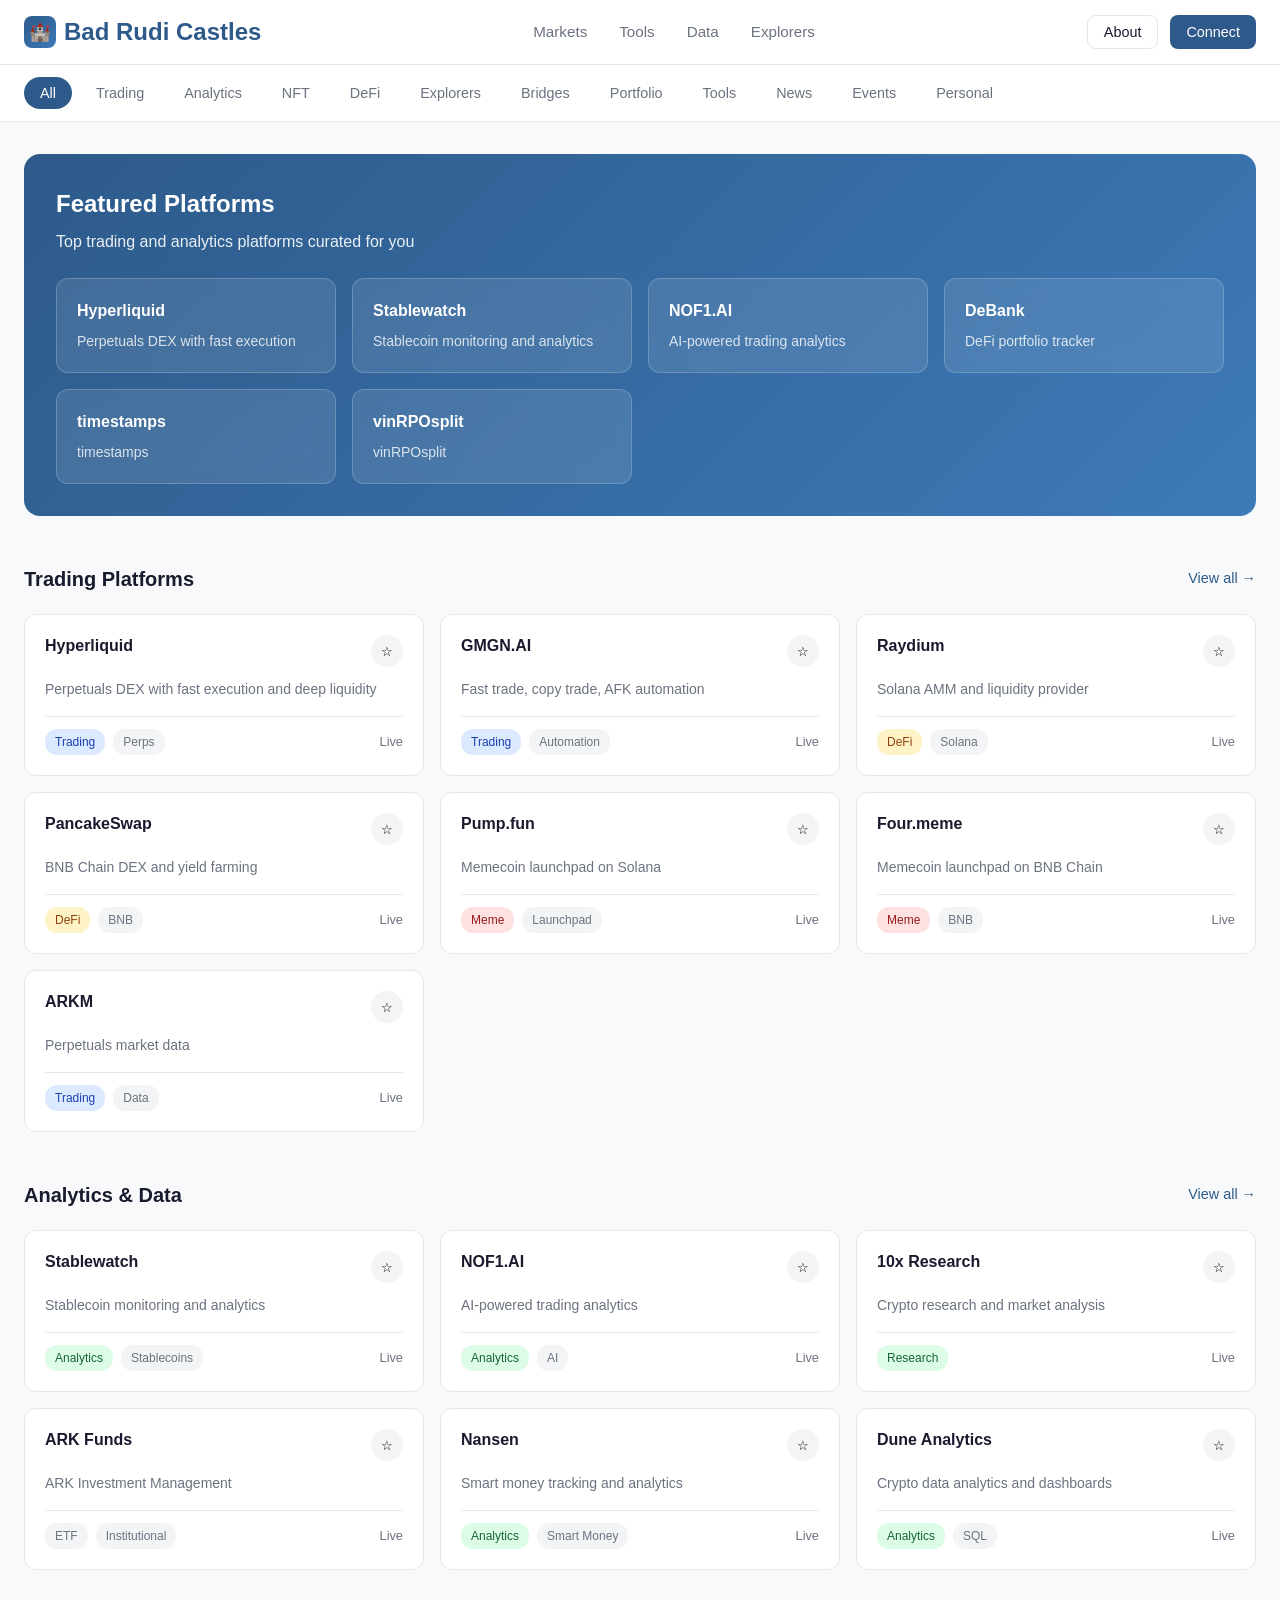
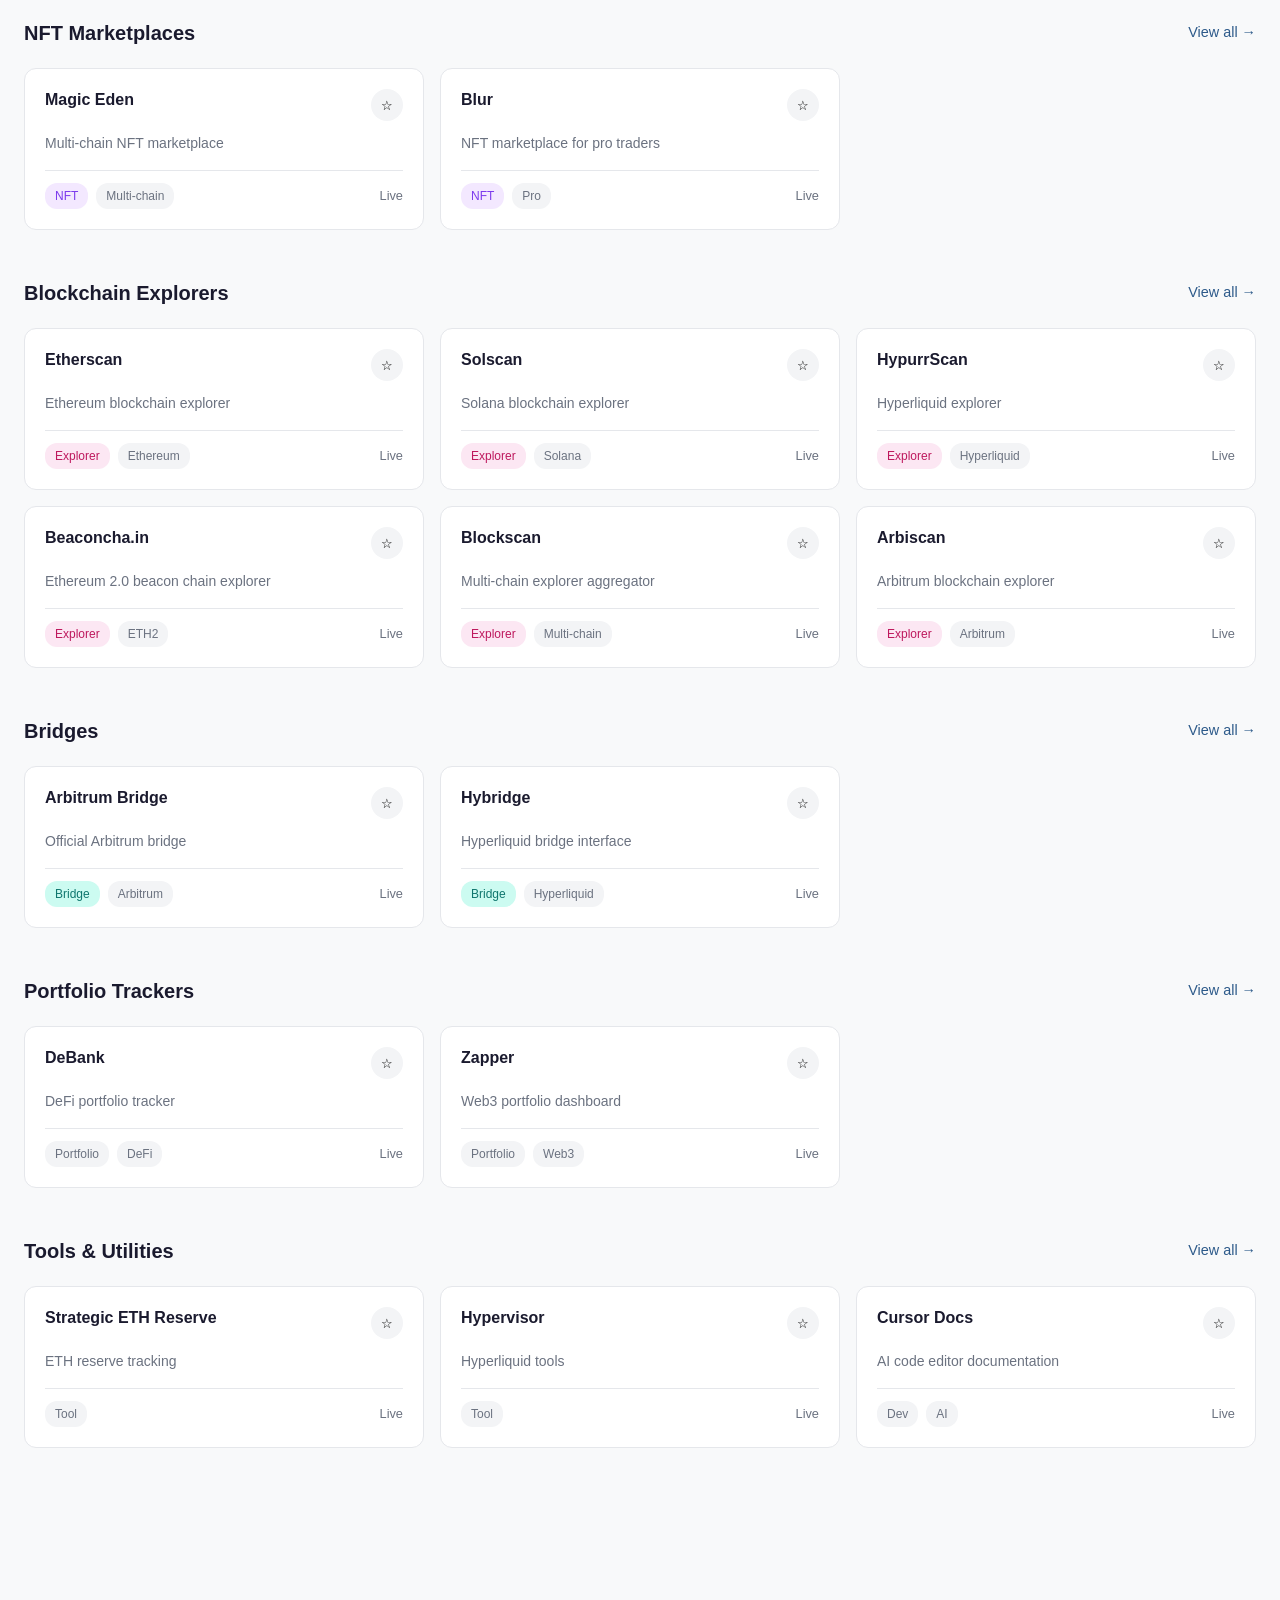
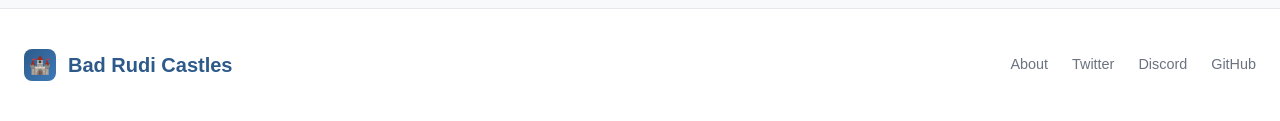
==== index.html @ f77f9aee "The Bad Rudi Castles This is created by my Discord OpenClaw" ====
<!DOCTYPE html>
<html lang="en">
<head>
    <meta charset="UTF-8">
    <meta name="viewport" content="width=device-width, initial-scale=1.0">
    <title>Bad Rudi Castles</title>
    <style>
        * {
            margin: 0;
            padding: 0;
            box-sizing: border-box;
        }

        :root {
            --primary: #1a1a2e;
            --accent: #2d5a8a;
            --accent-light: #3d7ab8;
            --bg: #f8f9fa;
            --card-bg: #ffffff;
            --text: #1a1a2e;
            --text-secondary: #6b7280;
            --border: #e5e7eb;
            --hover: #f3f4f6;
            --green: #10b981;
            --red: #ef4444;
        }

        body {
            font-family: -apple-system, BlinkMacSystemFont, 'Segoe UI', Roboto, 'Helvetica Neue', Arial, sans-serif;
            background: var(--bg);
            color: var(--text);
            min-height: 100vh;
            line-height: 1.5;
        }

        /* Header */
        header {
            background: var(--card-bg);
            border-bottom: 1px solid var(--border);
            position: sticky;
            top: 0;
            z-index: 100;
        }

        .header-content {
            max-width: 1400px;
            margin: 0 auto;
            padding: 0 24px;
            display: flex;
            align-items: center;
            justify-content: space-between;
            height: 64px;
        }

        .logo {
            font-size: 1.5rem;
            font-weight: 700;
            color: var(--accent);
            display: flex;
            align-items: center;
            gap: 8px;
        }

        .logo-icon {
            width: 32px;
            height: 32px;
            background: linear-gradient(135deg, var(--accent), var(--accent-light));
            border-radius: 8px;
            display: flex;
            align-items: center;
            justify-content: center;
            color: white;
            font-size: 1.1rem;
        }

        .nav-links {
            display: flex;
            gap: 32px;
        }

        .nav-links a {
            color: var(--text-secondary);
            text-decoration: none;
            font-size: 0.95rem;
            font-weight: 500;
            transition: color 0.2s;
        }

        .nav-links a:hover {
            color: var(--accent);
        }

        .header-actions {
            display: flex;
            gap: 12px;
        }

        .btn {
            padding: 8px 16px;
            border-radius: 8px;
            font-size: 0.9rem;
            font-weight: 500;
            cursor: pointer;
            transition: all 0.2s;
            border: none;
        }

        .btn-outline {
            background: transparent;
            border: 1px solid var(--border);
            color: var(--text);
        }

        .btn-outline:hover {
            background: var(--hover);
        }

        .btn-primary {
            background: var(--accent);
            color: white;
        }

        .btn-primary:hover {
            background: var(--accent-light);
        }

        /* Category Nav */
        .category-nav {
            background: var(--card-bg);
            border-bottom: 1px solid var(--border);
            overflow-x: auto;
            scrollbar-width: none;
        }

        .category-nav::-webkit-scrollbar {
            display: none;
        }

        .category-nav-content {
            max-width: 1400px;
            margin: 0 auto;
            padding: 12px 24px;
            display: flex;
            gap: 8px;
        }

        .category-btn {
            padding: 8px 16px;
            border-radius: 20px;
            font-size: 0.9rem;
            font-weight: 500;
            cursor: pointer;
            transition: all 0.2s;
            border: none;
            background: transparent;
            color: var(--text-secondary);
            white-space: nowrap;
        }

        .category-btn:hover {
            background: var(--hover);
            color: var(--text);
        }

        .category-btn.active {
            background: var(--accent);
            color: white;
        }

        /* Main Content */
        .container {
            max-width: 1400px;
            margin: 0 auto;
            padding: 32px 24px;
        }

        .section {
            margin-bottom: 48px;
        }

        .section-header {
            display: flex;
            align-items: center;
            justify-content: space-between;
            margin-bottom: 20px;
        }

        .section-title {
            font-size: 1.25rem;
            font-weight: 600;
            color: var(--text);
        }

        .view-all {
            color: var(--accent);
            text-decoration: none;
            font-size: 0.9rem;
            font-weight: 500;
        }

        .view-all:hover {
            text-decoration: underline;
        }

        /* Grid */
        .grid {
            display: grid;
            grid-template-columns: repeat(auto-fill, minmax(320px, 1fr));
            gap: 16px;
        }

        /* Cards */
        .card {
            background: var(--card-bg);
            border: 1px solid var(--border);
            border-radius: 12px;
            padding: 20px;
            transition: all 0.2s;
            cursor: pointer;
            text-decoration: none;
            color: inherit;
            display: block;
        }

        .card:hover {
            border-color: var(--accent);
            box-shadow: 0 4px 12px rgba(0, 0, 0, 0.08);
        }

        .card-header {
            display: flex;
            align-items: flex-start;
            justify-content: space-between;
            margin-bottom: 12px;
        }

        .card-title {
            font-size: 1rem;
            font-weight: 600;
            color: var(--text);
            line-height: 1.4;
            flex: 1;
            padding-right: 12px;
        }

        .card-fav {
            width: 32px;
            height: 32px;
            border-radius: 50%;
            border: none;
            background: var(--hover);
            cursor: pointer;
            display: flex;
            align-items: center;
            justify-content: center;
            transition: all 0.2s;
        }

        .card-fav:hover {
            background: var(--border);
        }

        .card-desc {
            font-size: 0.875rem;
            color: var(--text-secondary);
            margin-bottom: 16px;
            line-height: 1.5;
        }

        .card-footer {
            display: flex;
            align-items: center;
            justify-content: space-between;
            padding-top: 12px;
            border-top: 1px solid var(--border);
        }

        .card-tags {
            display: flex;
            gap: 8px;
            flex-wrap: wrap;
        }

        .tag {
            padding: 4px 10px;
            border-radius: 12px;
            font-size: 0.75rem;
            font-weight: 500;
            background: var(--hover);
            color: var(--text-secondary);
        }

        .tag.trading {
            background: #dbeafe;
            color: #1e40af;
        }

        .tag.analytics {
            background: #dcfce7;
            color: #166534;
        }

        .tag.nft {
            background: #f3e8ff;
            color: #7c3aed;
        }

        .tag.defi {
            background: #fef3c7;
            color: #92400e;
        }

        .tag.explorer {
            background: #fce7f3;
            color: #be185d;
        }

        .tag.bridge {
            background: #ccfbf1;
            color: #0f766e;
        }

        .tag.meme {
            background: #fee2e2;
            color: #991b1b;
        }

        .card-meta {
            font-size: 0.8rem;
            color: var(--text-secondary);
        }

        /* Featured Section */
        .featured {
            background: linear-gradient(135deg, var(--accent) 0%, var(--accent-light) 100%);
            border-radius: 16px;
            padding: 32px;
            margin-bottom: 48px;
            color: white;
        }

        .featured-title {
            font-size: 1.5rem;
            font-weight: 700;
            margin-bottom: 8px;
        }

        .featured-desc {
            font-size: 1rem;
            opacity: 0.9;
            margin-bottom: 24px;
        }

        .featured-grid {
            display: grid;
            grid-template-columns: repeat(auto-fill, minmax(280px, 1fr));
            gap: 16px;
        }

        .featured-card {
            background: rgba(255, 255, 255, 0.1);
            backdrop-filter: blur(10px);
            border: 1px solid rgba(255, 255, 255, 0.2);
            border-radius: 12px;
            padding: 20px;
            text-decoration: none;
            color: white;
            transition: all 0.2s;
        }

        .featured-card:hover {
            background: rgba(255, 255, 255, 0.15);
            transform: translateY(-2px);
        }

        .featured-card-title {
            font-size: 1rem;
            font-weight: 600;
            margin-bottom: 8px;
        }

        .featured-card-desc {
            font-size: 0.875rem;
            opacity: 0.8;
        }

        /* Footer */
        footer {
            background: var(--card-bg);
            border-top: 1px solid var(--border);
            padding: 40px 24px;
            margin-top: 80px;
        }

        .footer-content {
            max-width: 1400px;
            margin: 0 auto;
            display: flex;
            justify-content: space-between;
            align-items: center;
        }

        .footer-brand {
            display: flex;
            align-items: center;
            gap: 12px;
        }

        .footer-logo {
            font-size: 1.25rem;
            font-weight: 700;
            color: var(--accent);
        }

        .footer-links {
            display: flex;
            gap: 24px;
        }

        .footer-links a {
            color: var(--text-secondary);
            text-decoration: none;
            font-size: 0.9rem;
        }

        .footer-links a:hover {
            color: var(--accent);
        }

        /* Responsive */
        @media (max-width: 768px) {
            .nav-links {
                display: none;
            }

            .grid {
                grid-template-columns: 1fr;
            }

            .featured-grid {
                grid-template-columns: 1fr;
            }

            .footer-content {
                flex-direction: column;
                gap: 24px;
                text-align: center;
            }
        }
    </style>
</head>
<body>
    <!-- Header -->
    <header>
        <div class="header-content">
            <div class="logo">
                <div class="logo-icon">🏰</div>
                <span>Bad Rudi Castles</span>
            </div>
            <nav class="nav-links">
                <a href="#markets">Markets</a>
                <a href="#tools">Tools</a>
                <a href="#data">Data</a>
                <a href="#explorers">Explorers</a>
            </nav>
            <div class="header-actions">
                <button class="btn btn-outline">About</button>
                <button class="btn btn-primary">Connect</button>
            </div>
        </div>
    </header>

    <!-- Category Navigation -->
    <nav class="category-nav">
        <div class="category-nav-content">
            <button class="category-btn active">All</button>
            <button class="category-btn">Trading</button>
            <button class="category-btn">Analytics</button>
            <button class="category-btn">NFT</button>
            <button class="category-btn">DeFi</button>
            <button class="category-btn">Explorers</button>
            <button class="category-btn">Bridges</button>
            <button class="category-btn">Portfolio</button>
            <button class="category-btn">Tools</button>
            <button class="category-btn">News</button>
            <button class="category-btn">Events</button>
            <button class="category-btn">Personal</button>
        </div>
    </nav>

    <main class="container">
        <!-- Featured Section -->
        <section class="featured">
            <h2 class="featured-title">Featured Platforms</h2>
            <p class="featured-desc">Top trading and analytics platforms curated for you</p>
            <div class="featured-grid">
                <a href="https://app.hyperliquid.xyz/trade" class="featured-card" target="_blank">
                    <h3 class="featured-card-title">Hyperliquid</h3>
                    <p class="featured-card-desc">Perpetuals DEX with fast execution</p>
                </a>
                <a href="https://app.stablewatch.io/" class="featured-card" target="_blank">
                    <h3 class="featured-card-title">Stablewatch</h3>
                    <p class="featured-card-desc">Stablecoin monitoring and analytics</p>
                </a>
                <a href="https://nof1.ai/" class="featured-card" target="_blank">
                    <h3 class="featured-card-title">NOF1.AI</h3>
                    <p class="featured-card-desc">AI-powered trading analytics</p>
                </a>
                <a href="https://debank.com/" class="featured-card" target="_blank">
                    <h3 class="featured-card-title">DeBank</h3>
                    <p class="featured-card-desc">DeFi portfolio tracker</p>
                </a>
				<a href="https://bruce-cham.github.io/tools/timestamps.html" class="featured-card" target="_blank">
                    <h3 class="featured-card-title">timestamps</h3>
                    <p class="featured-card-desc">timestamps</p>
                </a>
				<a href="https://bruce-cham.github.io/tools/vinRPOsplit.html" class="featured-card" target="_blank">
                    <h3 class="featured-card-title">vinRPOsplit</h3>
                    <p class="featured-card-desc">vinRPOsplit</p>
                </a>
            </div>
        </section>

        <!-- Trading Platforms -->
        <section class="section" id="markets">
            <div class="section-header">
                <h2 class="section-title">Trading Platforms</h2>
                <a href="#" class="view-all">View all →</a>
            </div>
            <div class="grid">
                <a href="https://app.hyperliquid.xyz/trade" class="card" target="_blank">
                    <div class="card-header">
                        <h3 class="card-title">Hyperliquid</h3>
                        <button class="card-fav">☆</button>
                    </div>
                    <p class="card-desc">Perpetuals DEX with fast execution and deep liquidity</p>
                    <div class="card-footer">
                        <div class="card-tags">
                            <span class="tag trading">Trading</span>
                            <span class="tag">Perps</span>
                        </div>
                        <span class="card-meta">Live</span>
                    </div>
                </a>

                <a href="https://gmgn.ai/" class="card" target="_blank">
                    <div class="card-header">
                        <h3 class="card-title">GMGN.AI</h3>
                        <button class="card-fav">☆</button>
                    </div>
                    <p class="card-desc">Fast trade, copy trade, AFK automation</p>
                    <div class="card-footer">
                        <div class="card-tags">
                            <span class="tag trading">Trading</span>
                            <span class="tag">Automation</span>
                        </div>
                        <span class="card-meta">Live</span>
                    </div>
                </a>

                <a href="https://raydium.io/" class="card" target="_blank">
                    <div class="card-header">
                        <h3 class="card-title">Raydium</h3>
                        <button class="card-fav">☆</button>
                    </div>
                    <p class="card-desc">Solana AMM and liquidity provider</p>
                    <div class="card-footer">
                        <div class="card-tags">
                            <span class="tag defi">DeFi</span>
                            <span class="tag">Solana</span>
                        </div>
                        <span class="card-meta">Live</span>
                    </div>
                </a>

                <a href="https://pancakeswap.finance/" class="card" target="_blank">
                    <div class="card-header">
                        <h3 class="card-title">PancakeSwap</h3>
                        <button class="card-fav">☆</button>
                    </div>
                    <p class="card-desc">BNB Chain DEX and yield farming</p>
                    <div class="card-footer">
                        <div class="card-tags">
                            <span class="tag defi">DeFi</span>
                            <span class="tag">BNB</span>
                        </div>
                        <span class="card-meta">Live</span>
                    </div>
                </a>

                <a href="https://pump.fun/" class="card" target="_blank">
                    <div class="card-header">
                        <h3 class="card-title">Pump.fun</h3>
                        <button class="card-fav">☆</button>
                    </div>
                    <p class="card-desc">Memecoin launchpad on Solana</p>
                    <div class="card-footer">
                        <div class="card-tags">
                            <span class="tag meme">Meme</span>
                            <span class="tag">Launchpad</span>
                        </div>
                        <span class="card-meta">Live</span>
                    </div>
                </a>

                <a href="https://four.meme/" class="card" target="_blank">
                    <div class="card-header">
                        <h3 class="card-title">Four.meme</h3>
                        <button class="card-fav">☆</button>
                    </div>
                    <p class="card-desc">Memecoin launchpad on BNB Chain</p>
                    <div class="card-footer">
                        <div class="card-tags">
                            <span class="tag meme">Meme</span>
                            <span class="tag">BNB</span>
                        </div>
                        <span class="card-meta">Live</span>
                    </div>
                </a>

                <a href="https://arkm.com/markets/perpetuals" class="card" target="_blank">
                    <div class="card-header">
                        <h3 class="card-title">ARKM</h3>
                        <button class="card-fav">☆</button>
                    </div>
                    <p class="card-desc">Perpetuals market data</p>
                    <div class="card-footer">
                        <div class="card-tags">
                            <span class="tag trading">Trading</span>
                            <span class="tag">Data</span>
                        </div>
                        <span class="card-meta">Live</span>
                    </div>
                </a>
            </div>
        </section>

        <!-- Analytics & Data -->
        <section class="section" id="data">
            <div class="section-header">
                <h2 class="section-title">Analytics & Data</h2>
                <a href="#" class="view-all">View all →</a>
            </div>
            <div class="grid">
                <a href="https://app.stablewatch.io/" class="card" target="_blank">
                    <div class="card-header">
                        <h3 class="card-title">Stablewatch</h3>
                        <button class="card-fav">☆</button>
                    </div>
                    <p class="card-desc">Stablecoin monitoring and analytics</p>
                    <div class="card-footer">
                        <div class="card-tags">
                            <span class="tag analytics">Analytics</span>
                            <span class="tag">Stablecoins</span>
                        </div>
                        <span class="card-meta">Live</span>
                    </div>
                </a>

                <a href="https://nof1.ai/" class="card" target="_blank">
                    <div class="card-header">
                        <h3 class="card-title">NOF1.AI</h3>
                        <button class="card-fav">☆</button>
                    </div>
                    <p class="card-desc">AI-powered trading analytics</p>
                    <div class="card-footer">
                        <div class="card-tags">
                            <span class="tag analytics">Analytics</span>
                            <span class="tag">AI</span>
                        </div>
                        <span class="card-meta">Live</span>
                    </div>
                </a>

                <a href="https://10xresearch.com/" class="card" target="_blank">
                    <div class="card-header">
                        <h3 class="card-title">10x Research</h3>
                        <button class="card-fav">☆</button>
                    </div>
                    <p class="card-desc">Crypto research and market analysis</p>
                    <div class="card-footer">
                        <div class="card-tags">
                            <span class="tag analytics">Research</span>
                        </div>
                        <span class="card-meta">Live</span>
                    </div>
                </a>

                <a href="https://www.ark-funds.com/" class="card" target="_blank">
                    <div class="card-header">
                        <h3 class="card-title">ARK Funds</h3>
                        <button class="card-fav">☆</button>
                    </div>
                    <p class="card-desc">ARK Investment Management</p>
                    <div class="card-footer">
                        <div class="card-tags">
                            <span class="tag">ETF</span>
                            <span class="tag">Institutional</span>
                        </div>
                        <span class="card-meta">Live</span>
                    </div>
                </a>

                <a href="https://app.nansen.ai/" class="card" target="_blank">
                    <div class="card-header">
                        <h3 class="card-title">Nansen</h3>
                        <button class="card-fav">☆</button>
                    </div>
                    <p class="card-desc">Smart money tracking and analytics</p>
                    <div class="card-footer">
                        <div class="card-tags">
                            <span class="tag analytics">Analytics</span>
                            <span class="tag">Smart Money</span>
                        </div>
                        <span class="card-meta">Live</span>
                    </div>
                </a>

                <a href="https://dune.com/" class="card" target="_blank">
                    <div class="card-header">
                        <h3 class="card-title">Dune Analytics</h3>
                        <button class="card-fav">☆</button>
                    </div>
                    <p class="card-desc">Crypto data analytics and dashboards</p>
                    <div class="card-footer">
                        <div class="card-tags">
                            <span class="tag analytics">Analytics</span>
                            <span class="tag">SQL</span>
                        </div>
                        <span class="card-meta">Live</span>
                    </div>
                </a>
            </div>
        </section>

        <!-- NFT Marketplaces -->
        <section class="section">
            <div class="section-header">
                <h2 class="section-title">NFT Marketplaces</h2>
                <a href="#" class="view-all">View all →</a>
            </div>
            <div class="grid">
                <a href="https://magiceden.io/" class="card" target="_blank">
                    <div class="card-header">
                        <h3 class="card-title">Magic Eden</h3>
                        <button class="card-fav">☆</button>
                    </div>
                    <p class="card-desc">Multi-chain NFT marketplace</p>
                    <div class="card-footer">
                        <div class="card-tags">
                            <span class="tag nft">NFT</span>
                            <span class="tag">Multi-chain</span>
                        </div>
                        <span class="card-meta">Live</span>
                    </div>
                </a>

                <a href="https://blur.io/" class="card" target="_blank">
                    <div class="card-header">
                        <h3 class="card-title">Blur</h3>
                        <button class="card-fav">☆</button>
                    </div>
                    <p class="card-desc">NFT marketplace for pro traders</p>
                    <div class="card-footer">
                        <div class="card-tags">
                            <span class="tag nft">NFT</span>
                            <span class="tag">Pro</span>
                        </div>
                        <span class="card-meta">Live</span>
                    </div>
                </a>
            </div>
        </section>

        <!-- Blockchain Explorers -->
        <section class="section" id="explorers">
            <div class="section-header">
                <h2 class="section-title">Blockchain Explorers</h2>
                <a href="#" class="view-all">View all →</a>
            </div>
            <div class="grid">
                <a href="https://etherscan.io/" class="card" target="_blank">
                    <div class="card-header">
                        <h3 class="card-title">Etherscan</h3>
                        <button class="card-fav">☆</button>
                    </div>
                    <p class="card-desc">Ethereum blockchain explorer</p>
                    <div class="card-footer">
                        <div class="card-tags">
                            <span class="tag explorer">Explorer</span>
                            <span class="tag">Ethereum</span>
                        </div>
                        <span class="card-meta">Live</span>
                    </div>
                </a>

                <a href="https://solscan.io/" class="card" target="_blank">
                    <div class="card-header">
                        <h3 class="card-title">Solscan</h3>
                        <button class="card-fav">☆</button>
                    </div>
                    <p class="card-desc">Solana blockchain explorer</p>
                    <div class="card-footer">
                        <div class="card-tags">
                            <span class="tag explorer">Explorer</span>
                            <span class="tag">Solana</span>
                        </div>
                        <span class="card-meta">Live</span>
                    </div>
                </a>

                <a href="https://hypurrscan.io/" class="card" target="_blank">
                    <div class="card-header">
                        <h3 class="card-title">HypurrScan</h3>
                        <button class="card-fav">☆</button>
                    </div>
                    <p class="card-desc">Hyperliquid explorer</p>
                    <div class="card-footer">
                        <div class="card-tags">
                            <span class="tag explorer">Explorer</span>
                            <span class="tag">Hyperliquid</span>
                        </div>
                        <span class="card-meta">Live</span>
                    </div>
                </a>

                <a href="https://beaconcha.in/" class="card" target="_blank">
                    <div class="card-header">
                        <h3 class="card-title">Beaconcha.in</h3>
                        <button class="card-fav">☆</button>
                    </div>
                    <p class="card-desc">Ethereum 2.0 beacon chain explorer</p>
                    <div class="card-footer">
                        <div class="card-tags">
                            <span class="tag explorer">Explorer</span>
                            <span class="tag">ETH2</span>
                        </div>
                        <span class="card-meta">Live</span>
                    </div>
                </a>

                <a href="https://blockscan.com/" class="card" target="_blank">
                    <div class="card-header">
                        <h3 class="card-title">Blockscan</h3>
                        <button class="card-fav">☆</button>
                    </div>
                    <p class="card-desc">Multi-chain explorer aggregator</p>
                    <div class="card-footer">
                        <div class="card-tags">
                            <span class="tag explorer">Explorer</span>
                            <span class="tag">Multi-chain</span>
                        </div>
                        <span class="card-meta">Live</span>
                    </div>
                </a>

                <a href="https://arbiscan.io/" class="card" target="_blank">
                    <div class="card-header">
                        <h3 class="card-title">Arbiscan</h3>
                        <button class="card-fav">☆</button>
                    </div>
                    <p class="card-desc">Arbitrum blockchain explorer</p>
                    <div class="card-footer">
                        <div class="card-tags">
                            <span class="tag explorer">Explorer</span>
                            <span class="tag">Arbitrum</span>
                        </div>
                        <span class="card-meta">Live</span>
                    </div>
                </a>
            </div>
        </section>

        <!-- Bridges -->
        <section class="section">
            <div class="section-header">
                <h2 class="section-title">Bridges</h2>
                <a href="#" class="view-all">View all →</a>
            </div>
            <div class="grid">
                <a href="https://bridge.arbitrum.io/" class="card" target="_blank">
                    <div class="card-header">
                        <h3 class="card-title">Arbitrum Bridge</h3>
                        <button class="card-fav">☆</button>
                    </div>
                    <p class="card-desc">Official Arbitrum bridge</p>
                    <div class="card-footer">
                        <div class="card-tags">
                            <span class="tag bridge">Bridge</span>
                            <span class="tag">Arbitrum</span>
                        </div>
                        <span class="card-meta">Live</span>
                    </div>
                </a>

                <a href="https://v3.hybridge.xyz/" class="card" target="_blank">
                    <div class="card-header">
                        <h3 class="card-title">Hybridge</h3>
                        <button class="card-fav">☆</button>
                    </div>
                    <p class="card-desc">Hyperliquid bridge interface</p>
                    <div class="card-footer">
                        <div class="card-tags">
                            <span class="tag bridge">Bridge</span>
                            <span class="tag">Hyperliquid</span>
                        </div>
                        <span class="card-meta">Live</span>
                    </div>
                </a>
            </div>
        </section>

        <!-- Portfolio Trackers -->
        <section class="section">
            <div class="section-header">
                <h2 class="section-title">Portfolio Trackers</h2>
                <a href="#" class="view-all">View all →</a>
            </div>
            <div class="grid">
                <a href="https://debank.com/" class="card" target="_blank">
                    <div class="card-header">
                        <h3 class="card-title">DeBank</h3>
                        <button class="card-fav">☆</button>
                    </div>
                    <p class="card-desc">DeFi portfolio tracker</p>
                    <div class="card-footer">
                        <div class="card-tags">
                            <span class="tag">Portfolio</span>
                            <span class="tag">DeFi</span>
                        </div>
                        <span class="card-meta">Live</span>
                    </div>
                </a>

                <a href="https://zapper.xyz/" class="card" target="_blank">
                    <div class="card-header">
                        <h3 class="card-title">Zapper</h3>
                        <button class="card-fav">☆</button>
                    </div>
                    <p class="card-desc">Web3 portfolio dashboard</p>
                    <div class="card-footer">
                        <div class="card-tags">
                            <span class="tag">Portfolio</span>
                            <span class="tag">Web3</span>
                        </div>
                        <span class="card-meta">Live</span>
                    </div>
                </a>
            </div>
        </section>

        <!-- Tools & Utilities -->
        <section class="section" id="tools">
            <div class="section-header">
                <h2 class="section-title">Tools & Utilities</h2>
                <a href="#" class="view-all">View all →</a>
            </div>
            <div class="grid">
                <a href="https://www.strategicethreserve.xyz/" class="card" target="_blank">
                    <div class="card-header">
                        <h3 class="card-title">Strategic ETH Reserve</h3>
                        <button class="card-fav">☆</button>
                    </div>
                    <p class="card-desc">ETH reserve tracking</p>
                    <div class="card-footer">
                        <div class="card-tags">
                            <span class="tag">Tool</span>
                        </div>
                        <span class="card-meta">Live</span>
                    </div>
                </a>

                <a href="https://hypervisor.gg/" class="card" target="_blank">
                    <div class="card-header">
                        <h3 class="card-title">Hypervisor</h3>
                        <button class="card-fav">☆</button>
                    </div>
                    <p class="card-desc">Hyperliquid tools</p>
                    <div class="card-footer">
                        <div class="card-tags">
                            <span class="tag">Tool</span>
                        </div>
                        <span class="card-meta">Live</span>
                    </div>
                </a>

                <a href="https://docs.cursor.com/" class="card" target="_blank">
                    <div class="card-header">
                        <h3 class="card-title">Cursor Docs</h3>
                        <button class="card-fav">☆</button>
                    </div>
                    <p class="card-desc">AI code editor documentation</p>
                    <div class="card-footer">
                        <div class="card-tags">
                            <span class="tag">Dev</span>
                            <span class="tag">AI</span>
                        </div>
                        <span class="card-meta">Live</span>
                    </div>
                </a>
            </div>
        </section>
    </main>
	
    <!-- Footer -->
    <footer>
        <div class="footer-content">
            <div class="footer-brand">
                <div class="logo-icon">🏰</div>
                <span class="footer-logo">Bad Rudi Castles</span>
            </div>
            <div class="footer-links">
                <a href="#">About</a>
                <a href="#">Twitter</a>
                <a href="#">Discord</a>
                <a href="#">GitHub</a>
            </div>
        </div>
    </footer>
</body>
</html>
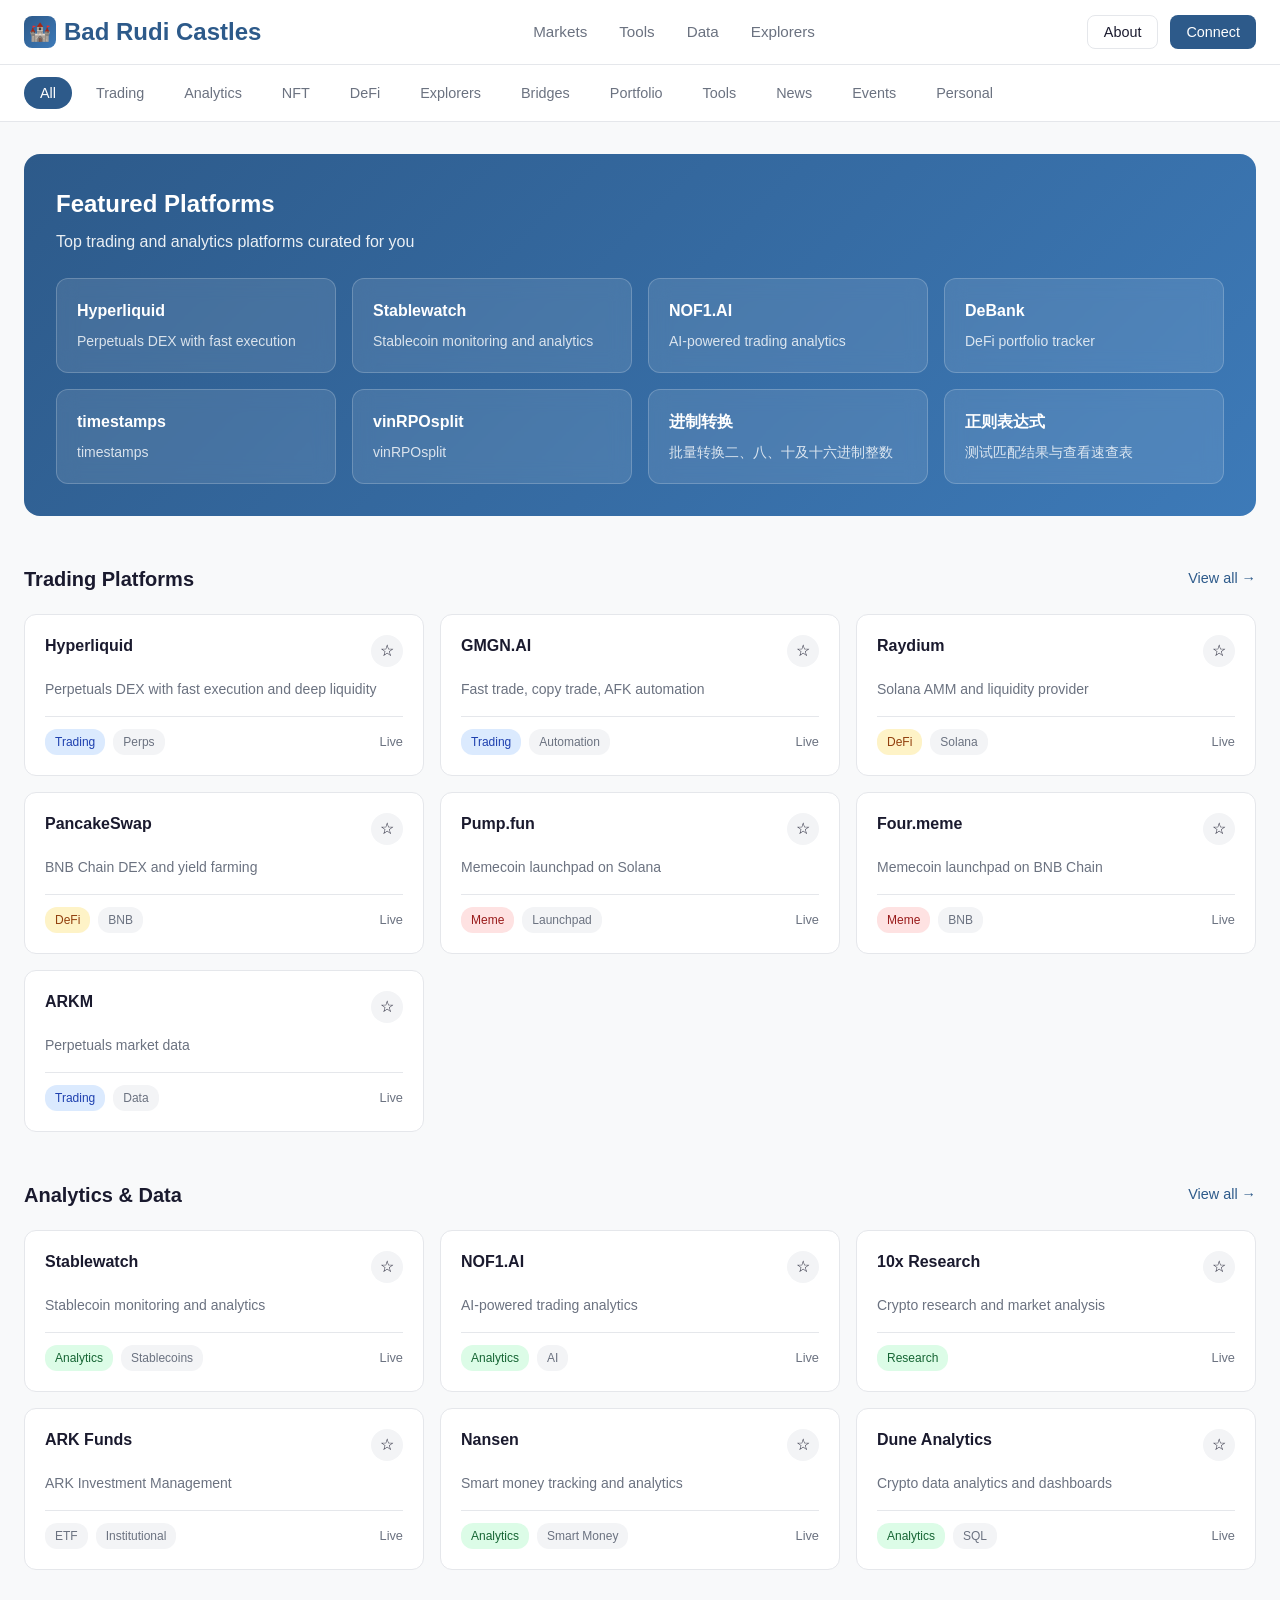
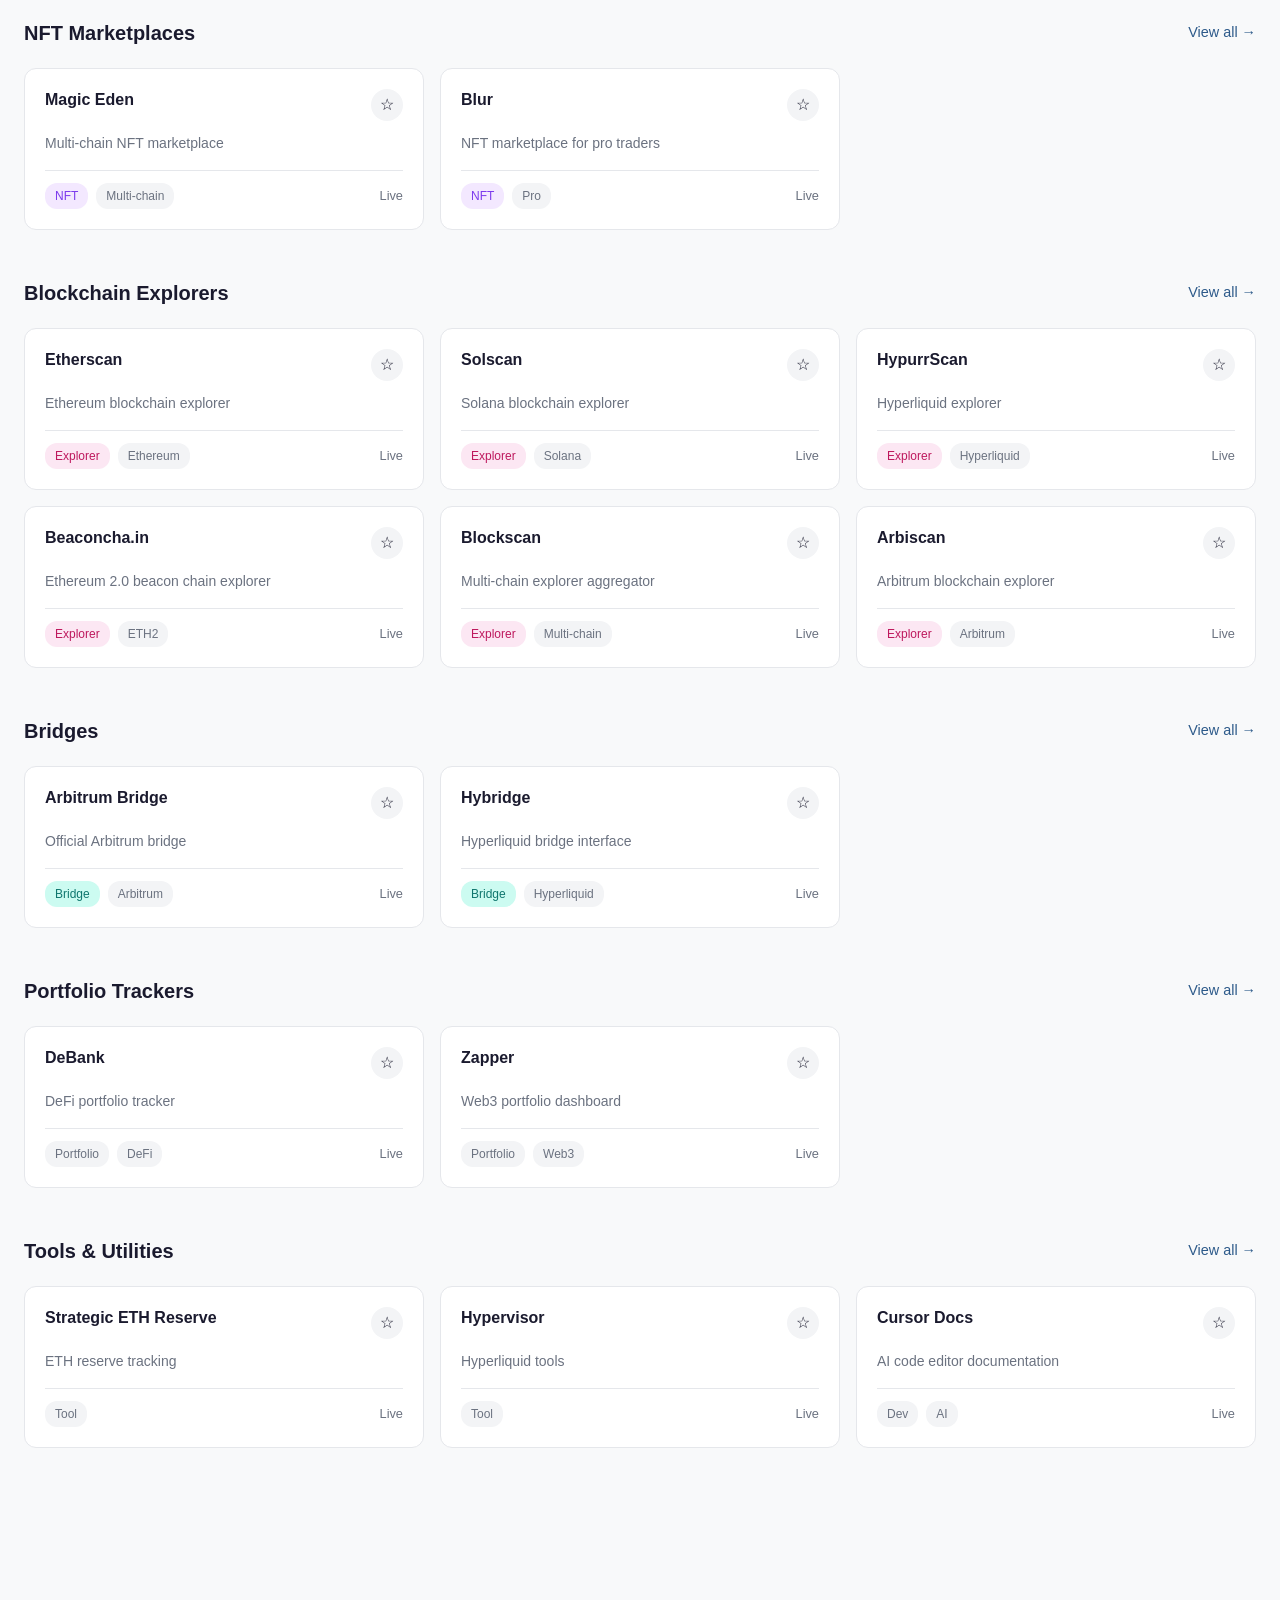
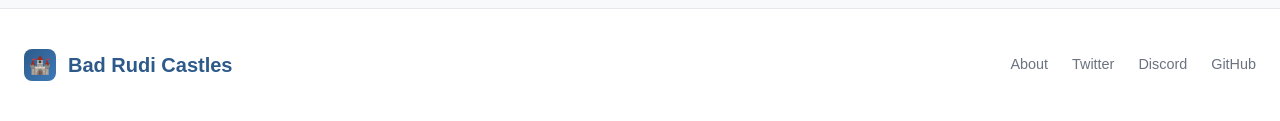
==== commit ca7f8f1c: "Fix standalone tool validation, precision, clipboard and dashboard links Co-Authored-By: Devin AI <1" ====
--- a/index.html
+++ b/index.html
@@ -494,29 +494,37 @@
             <h2 class="featured-title">Featured Platforms</h2>
             <p class="featured-desc">Top trading and analytics platforms curated for you</p>
             <div class="featured-grid">
-                <a href="https://app.hyperliquid.xyz/trade" class="featured-card" target="_blank">
+                <a href="https://app.hyperliquid.xyz/trade" class="featured-card" target="_blank" rel="noopener noreferrer">
                     <h3 class="featured-card-title">Hyperliquid</h3>
                     <p class="featured-card-desc">Perpetuals DEX with fast execution</p>
                 </a>
-                <a href="https://app.stablewatch.io/" class="featured-card" target="_blank">
+                <a href="https://app.stablewatch.io/" class="featured-card" target="_blank" rel="noopener noreferrer">
                     <h3 class="featured-card-title">Stablewatch</h3>
                     <p class="featured-card-desc">Stablecoin monitoring and analytics</p>
                 </a>
-                <a href="https://nof1.ai/" class="featured-card" target="_blank">
+                <a href="https://nof1.ai/" class="featured-card" target="_blank" rel="noopener noreferrer">
                     <h3 class="featured-card-title">NOF1.AI</h3>
                     <p class="featured-card-desc">AI-powered trading analytics</p>
                 </a>
-                <a href="https://debank.com/" class="featured-card" target="_blank">
+                <a href="https://debank.com/" class="featured-card" target="_blank" rel="noopener noreferrer">
                     <h3 class="featured-card-title">DeBank</h3>
                     <p class="featured-card-desc">DeFi portfolio tracker</p>
                 </a>
-				<a href="https://bruce-cham.github.io/tools/timestamps.html" class="featured-card" target="_blank">
+                <a href="timestamps.html" class="featured-card" target="_blank" rel="noopener noreferrer">
                     <h3 class="featured-card-title">timestamps</h3>
                     <p class="featured-card-desc">timestamps</p>
                 </a>
-				<a href="https://bruce-cham.github.io/tools/vinRPOsplit.html" class="featured-card" target="_blank">
+                <a href="vinRPOsplit.html" class="featured-card" target="_blank" rel="noopener noreferrer">
                     <h3 class="featured-card-title">vinRPOsplit</h3>
                     <p class="featured-card-desc">vinRPOsplit</p>
+                </a>
+                <a href="carrysystem.html" class="featured-card" target="_blank" rel="noopener noreferrer">
+                    <h3 class="featured-card-title">进制转换</h3>
+                    <p class="featured-card-desc">批量转换二、八、十及十六进制整数</p>
+                </a>
+                <a href="regularexpressions.html" class="featured-card" target="_blank" rel="noopener noreferrer">
+                    <h3 class="featured-card-title">正则表达式</h3>
+                    <p class="featured-card-desc">测试匹配结果与查看速查表</p>
                 </a>
             </div>
         </section>
@@ -528,10 +536,10 @@
                 <a href="#" class="view-all">View all →</a>
             </div>
             <div class="grid">
-                <a href="https://app.hyperliquid.xyz/trade" class="card" target="_blank">
+                <a href="https://app.hyperliquid.xyz/trade" class="card" target="_blank" rel="noopener noreferrer">
                     <div class="card-header">
                         <h3 class="card-title">Hyperliquid</h3>
-                        <button class="card-fav">☆</button>
+                        <span class="card-fav" aria-hidden="true">☆</span>
                     </div>
                     <p class="card-desc">Perpetuals DEX with fast execution and deep liquidity</p>
                     <div class="card-footer">
@@ -543,10 +551,10 @@
                     </div>
                 </a>
 
-                <a href="https://gmgn.ai/" class="card" target="_blank">
+                <a href="https://gmgn.ai/" class="card" target="_blank" rel="noopener noreferrer">
                     <div class="card-header">
                         <h3 class="card-title">GMGN.AI</h3>
-                        <button class="card-fav">☆</button>
+                        <span class="card-fav" aria-hidden="true">☆</span>
                     </div>
                     <p class="card-desc">Fast trade, copy trade, AFK automation</p>
                     <div class="card-footer">
@@ -558,10 +566,10 @@
                     </div>
                 </a>
 
-                <a href="https://raydium.io/" class="card" target="_blank">
+                <a href="https://raydium.io/" class="card" target="_blank" rel="noopener noreferrer">
                     <div class="card-header">
                         <h3 class="card-title">Raydium</h3>
-                        <button class="card-fav">☆</button>
+                        <span class="card-fav" aria-hidden="true">☆</span>
                     </div>
                     <p class="card-desc">Solana AMM and liquidity provider</p>
                     <div class="card-footer">
@@ -573,10 +581,10 @@
                     </div>
                 </a>
 
-                <a href="https://pancakeswap.finance/" class="card" target="_blank">
+                <a href="https://pancakeswap.finance/" class="card" target="_blank" rel="noopener noreferrer">
                     <div class="card-header">
                         <h3 class="card-title">PancakeSwap</h3>
-                        <button class="card-fav">☆</button>
+                        <span class="card-fav" aria-hidden="true">☆</span>
                     </div>
                     <p class="card-desc">BNB Chain DEX and yield farming</p>
                     <div class="card-footer">
@@ -588,10 +596,10 @@
                     </div>
                 </a>
 
-                <a href="https://pump.fun/" class="card" target="_blank">
+                <a href="https://pump.fun/" class="card" target="_blank" rel="noopener noreferrer">
                     <div class="card-header">
                         <h3 class="card-title">Pump.fun</h3>
-                        <button class="card-fav">☆</button>
+                        <span class="card-fav" aria-hidden="true">☆</span>
                     </div>
                     <p class="card-desc">Memecoin launchpad on Solana</p>
                     <div class="card-footer">
@@ -603,10 +611,10 @@
                     </div>
                 </a>
 
-                <a href="https://four.meme/" class="card" target="_blank">
+                <a href="https://four.meme/" class="card" target="_blank" rel="noopener noreferrer">
                     <div class="card-header">
                         <h3 class="card-title">Four.meme</h3>
-                        <button class="card-fav">☆</button>
+                        <span class="card-fav" aria-hidden="true">☆</span>
                     </div>
                     <p class="card-desc">Memecoin launchpad on BNB Chain</p>
                     <div class="card-footer">
@@ -618,10 +626,10 @@
                     </div>
                 </a>
 
-                <a href="https://arkm.com/markets/perpetuals" class="card" target="_blank">
+                <a href="https://arkm.com/markets/perpetuals" class="card" target="_blank" rel="noopener noreferrer">
                     <div class="card-header">
                         <h3 class="card-title">ARKM</h3>
-                        <button class="card-fav">☆</button>
+                        <span class="card-fav" aria-hidden="true">☆</span>
                     </div>
                     <p class="card-desc">Perpetuals market data</p>
                     <div class="card-footer">
@@ -642,10 +650,10 @@
                 <a href="#" class="view-all">View all →</a>
             </div>
             <div class="grid">
-                <a href="https://app.stablewatch.io/" class="card" target="_blank">
+                <a href="https://app.stablewatch.io/" class="card" target="_blank" rel="noopener noreferrer">
                     <div class="card-header">
                         <h3 class="card-title">Stablewatch</h3>
-                        <button class="card-fav">☆</button>
+                        <span class="card-fav" aria-hidden="true">☆</span>
                     </div>
                     <p class="card-desc">Stablecoin monitoring and analytics</p>
                     <div class="card-footer">
@@ -657,10 +665,10 @@
                     </div>
                 </a>
 
-                <a href="https://nof1.ai/" class="card" target="_blank">
+                <a href="https://nof1.ai/" class="card" target="_blank" rel="noopener noreferrer">
                     <div class="card-header">
                         <h3 class="card-title">NOF1.AI</h3>
-                        <button class="card-fav">☆</button>
+                        <span class="card-fav" aria-hidden="true">☆</span>
                     </div>
                     <p class="card-desc">AI-powered trading analytics</p>
                     <div class="card-footer">
@@ -672,10 +680,10 @@
                     </div>
                 </a>
 
-                <a href="https://10xresearch.com/" class="card" target="_blank">
+                <a href="https://10xresearch.com/" class="card" target="_blank" rel="noopener noreferrer">
                     <div class="card-header">
                         <h3 class="card-title">10x Research</h3>
-                        <button class="card-fav">☆</button>
+                        <span class="card-fav" aria-hidden="true">☆</span>
                     </div>
                     <p class="card-desc">Crypto research and market analysis</p>
                     <div class="card-footer">
@@ -686,10 +694,10 @@
                     </div>
                 </a>
 
-                <a href="https://www.ark-funds.com/" class="card" target="_blank">
+                <a href="https://www.ark-funds.com/" class="card" target="_blank" rel="noopener noreferrer">
                     <div class="card-header">
                         <h3 class="card-title">ARK Funds</h3>
-                        <button class="card-fav">☆</button>
+                        <span class="card-fav" aria-hidden="true">☆</span>
                     </div>
                     <p class="card-desc">ARK Investment Management</p>
                     <div class="card-footer">
@@ -701,10 +709,10 @@
                     </div>
                 </a>
 
-                <a href="https://app.nansen.ai/" class="card" target="_blank">
+                <a href="https://app.nansen.ai/" class="card" target="_blank" rel="noopener noreferrer">
                     <div class="card-header">
                         <h3 class="card-title">Nansen</h3>
-                        <button class="card-fav">☆</button>
+                        <span class="card-fav" aria-hidden="true">☆</span>
                     </div>
                     <p class="card-desc">Smart money tracking and analytics</p>
                     <div class="card-footer">
@@ -716,10 +724,10 @@
                     </div>
                 </a>
 
-                <a href="https://dune.com/" class="card" target="_blank">
+                <a href="https://dune.com/" class="card" target="_blank" rel="noopener noreferrer">
                     <div class="card-header">
                         <h3 class="card-title">Dune Analytics</h3>
-                        <button class="card-fav">☆</button>
+                        <span class="card-fav" aria-hidden="true">☆</span>
                     </div>
                     <p class="card-desc">Crypto data analytics and dashboards</p>
                     <div class="card-footer">
@@ -740,10 +748,10 @@
                 <a href="#" class="view-all">View all →</a>
             </div>
             <div class="grid">
-                <a href="https://magiceden.io/" class="card" target="_blank">
+                <a href="https://magiceden.io/" class="card" target="_blank" rel="noopener noreferrer">
                     <div class="card-header">
                         <h3 class="card-title">Magic Eden</h3>
-                        <button class="card-fav">☆</button>
+                        <span class="card-fav" aria-hidden="true">☆</span>
                     </div>
                     <p class="card-desc">Multi-chain NFT marketplace</p>
                     <div class="card-footer">
@@ -755,10 +763,10 @@
                     </div>
                 </a>
 
-                <a href="https://blur.io/" class="card" target="_blank">
+                <a href="https://blur.io/" class="card" target="_blank" rel="noopener noreferrer">
                     <div class="card-header">
                         <h3 class="card-title">Blur</h3>
-                        <button class="card-fav">☆</button>
+                        <span class="card-fav" aria-hidden="true">☆</span>
                     </div>
                     <p class="card-desc">NFT marketplace for pro traders</p>
                     <div class="card-footer">
@@ -779,10 +787,10 @@
                 <a href="#" class="view-all">View all →</a>
             </div>
             <div class="grid">
-                <a href="https://etherscan.io/" class="card" target="_blank">
+                <a href="https://etherscan.io/" class="card" target="_blank" rel="noopener noreferrer">
                     <div class="card-header">
                         <h3 class="card-title">Etherscan</h3>
-                        <button class="card-fav">☆</button>
+                        <span class="card-fav" aria-hidden="true">☆</span>
                     </div>
                     <p class="card-desc">Ethereum blockchain explorer</p>
                     <div class="card-footer">
@@ -794,10 +802,10 @@
                     </div>
                 </a>
 
-                <a href="https://solscan.io/" class="card" target="_blank">
+                <a href="https://solscan.io/" class="card" target="_blank" rel="noopener noreferrer">
                     <div class="card-header">
                         <h3 class="card-title">Solscan</h3>
-                        <button class="card-fav">☆</button>
+                        <span class="card-fav" aria-hidden="true">☆</span>
                     </div>
                     <p class="card-desc">Solana blockchain explorer</p>
                     <div class="card-footer">
@@ -809,10 +817,10 @@
                     </div>
                 </a>
 
-                <a href="https://hypurrscan.io/" class="card" target="_blank">
+                <a href="https://hypurrscan.io/" class="card" target="_blank" rel="noopener noreferrer">
                     <div class="card-header">
                         <h3 class="card-title">HypurrScan</h3>
-                        <button class="card-fav">☆</button>
+                        <span class="card-fav" aria-hidden="true">☆</span>
                     </div>
                     <p class="card-desc">Hyperliquid explorer</p>
                     <div class="card-footer">
@@ -824,10 +832,10 @@
                     </div>
                 </a>
 
-                <a href="https://beaconcha.in/" class="card" target="_blank">
+                <a href="https://beaconcha.in/" class="card" target="_blank" rel="noopener noreferrer">
                     <div class="card-header">
                         <h3 class="card-title">Beaconcha.in</h3>
-                        <button class="card-fav">☆</button>
+                        <span class="card-fav" aria-hidden="true">☆</span>
                     </div>
                     <p class="card-desc">Ethereum 2.0 beacon chain explorer</p>
                     <div class="card-footer">
@@ -839,10 +847,10 @@
                     </div>
                 </a>
 
-                <a href="https://blockscan.com/" class="card" target="_blank">
+                <a href="https://blockscan.com/" class="card" target="_blank" rel="noopener noreferrer">
                     <div class="card-header">
                         <h3 class="card-title">Blockscan</h3>
-                        <button class="card-fav">☆</button>
+                        <span class="card-fav" aria-hidden="true">☆</span>
                     </div>
                     <p class="card-desc">Multi-chain explorer aggregator</p>
                     <div class="card-footer">
@@ -854,10 +862,10 @@
                     </div>
                 </a>
 
-                <a href="https://arbiscan.io/" class="card" target="_blank">
+                <a href="https://arbiscan.io/" class="card" target="_blank" rel="noopener noreferrer">
                     <div class="card-header">
                         <h3 class="card-title">Arbiscan</h3>
-                        <button class="card-fav">☆</button>
+                        <span class="card-fav" aria-hidden="true">☆</span>
                     </div>
                     <p class="card-desc">Arbitrum blockchain explorer</p>
                     <div class="card-footer">
@@ -878,10 +886,10 @@
                 <a href="#" class="view-all">View all →</a>
             </div>
             <div class="grid">
-                <a href="https://bridge.arbitrum.io/" class="card" target="_blank">
+                <a href="https://bridge.arbitrum.io/" class="card" target="_blank" rel="noopener noreferrer">
                     <div class="card-header">
                         <h3 class="card-title">Arbitrum Bridge</h3>
-                        <button class="card-fav">☆</button>
+                        <span class="card-fav" aria-hidden="true">☆</span>
                     </div>
                     <p class="card-desc">Official Arbitrum bridge</p>
                     <div class="card-footer">
@@ -893,10 +901,10 @@
                     </div>
                 </a>
 
-                <a href="https://v3.hybridge.xyz/" class="card" target="_blank">
+                <a href="https://v3.hybridge.xyz/" class="card" target="_blank" rel="noopener noreferrer">
                     <div class="card-header">
                         <h3 class="card-title">Hybridge</h3>
-                        <button class="card-fav">☆</button>
+                        <span class="card-fav" aria-hidden="true">☆</span>
                     </div>
                     <p class="card-desc">Hyperliquid bridge interface</p>
                     <div class="card-footer">
@@ -917,10 +925,10 @@
                 <a href="#" class="view-all">View all →</a>
             </div>
             <div class="grid">
-                <a href="https://debank.com/" class="card" target="_blank">
+                <a href="https://debank.com/" class="card" target="_blank" rel="noopener noreferrer">
                     <div class="card-header">
                         <h3 class="card-title">DeBank</h3>
-                        <button class="card-fav">☆</button>
+                        <span class="card-fav" aria-hidden="true">☆</span>
                     </div>
                     <p class="card-desc">DeFi portfolio tracker</p>
                     <div class="card-footer">
@@ -932,10 +940,10 @@
                     </div>
                 </a>
 
-                <a href="https://zapper.xyz/" class="card" target="_blank">
+                <a href="https://zapper.xyz/" class="card" target="_blank" rel="noopener noreferrer">
                     <div class="card-header">
                         <h3 class="card-title">Zapper</h3>
-                        <button class="card-fav">☆</button>
+                        <span class="card-fav" aria-hidden="true">☆</span>
                     </div>
                     <p class="card-desc">Web3 portfolio dashboard</p>
                     <div class="card-footer">
@@ -956,10 +964,10 @@
                 <a href="#" class="view-all">View all →</a>
             </div>
             <div class="grid">
-                <a href="https://www.strategicethreserve.xyz/" class="card" target="_blank">
+                <a href="https://www.strategicethreserve.xyz/" class="card" target="_blank" rel="noopener noreferrer">
                     <div class="card-header">
                         <h3 class="card-title">Strategic ETH Reserve</h3>
-                        <button class="card-fav">☆</button>
+                        <span class="card-fav" aria-hidden="true">☆</span>
                     </div>
                     <p class="card-desc">ETH reserve tracking</p>
                     <div class="card-footer">
@@ -970,10 +978,10 @@
                     </div>
                 </a>
 
-                <a href="https://hypervisor.gg/" class="card" target="_blank">
+                <a href="https://hypervisor.gg/" class="card" target="_blank" rel="noopener noreferrer">
                     <div class="card-header">
                         <h3 class="card-title">Hypervisor</h3>
-                        <button class="card-fav">☆</button>
+                        <span class="card-fav" aria-hidden="true">☆</span>
                     </div>
                     <p class="card-desc">Hyperliquid tools</p>
                     <div class="card-footer">
@@ -984,10 +992,10 @@
                     </div>
                 </a>
 
-                <a href="https://docs.cursor.com/" class="card" target="_blank">
+                <a href="https://docs.cursor.com/" class="card" target="_blank" rel="noopener noreferrer">
                     <div class="card-header">
                         <h3 class="card-title">Cursor Docs</h3>
-                        <button class="card-fav">☆</button>
+                        <span class="card-fav" aria-hidden="true">☆</span>
                     </div>
                     <p class="card-desc">AI code editor documentation</p>
                     <div class="card-footer">
@@ -1001,7 +1009,7 @@
             </div>
         </section>
     </main>
-	
+
     <!-- Footer -->
     <footer>
         <div class="footer-content">
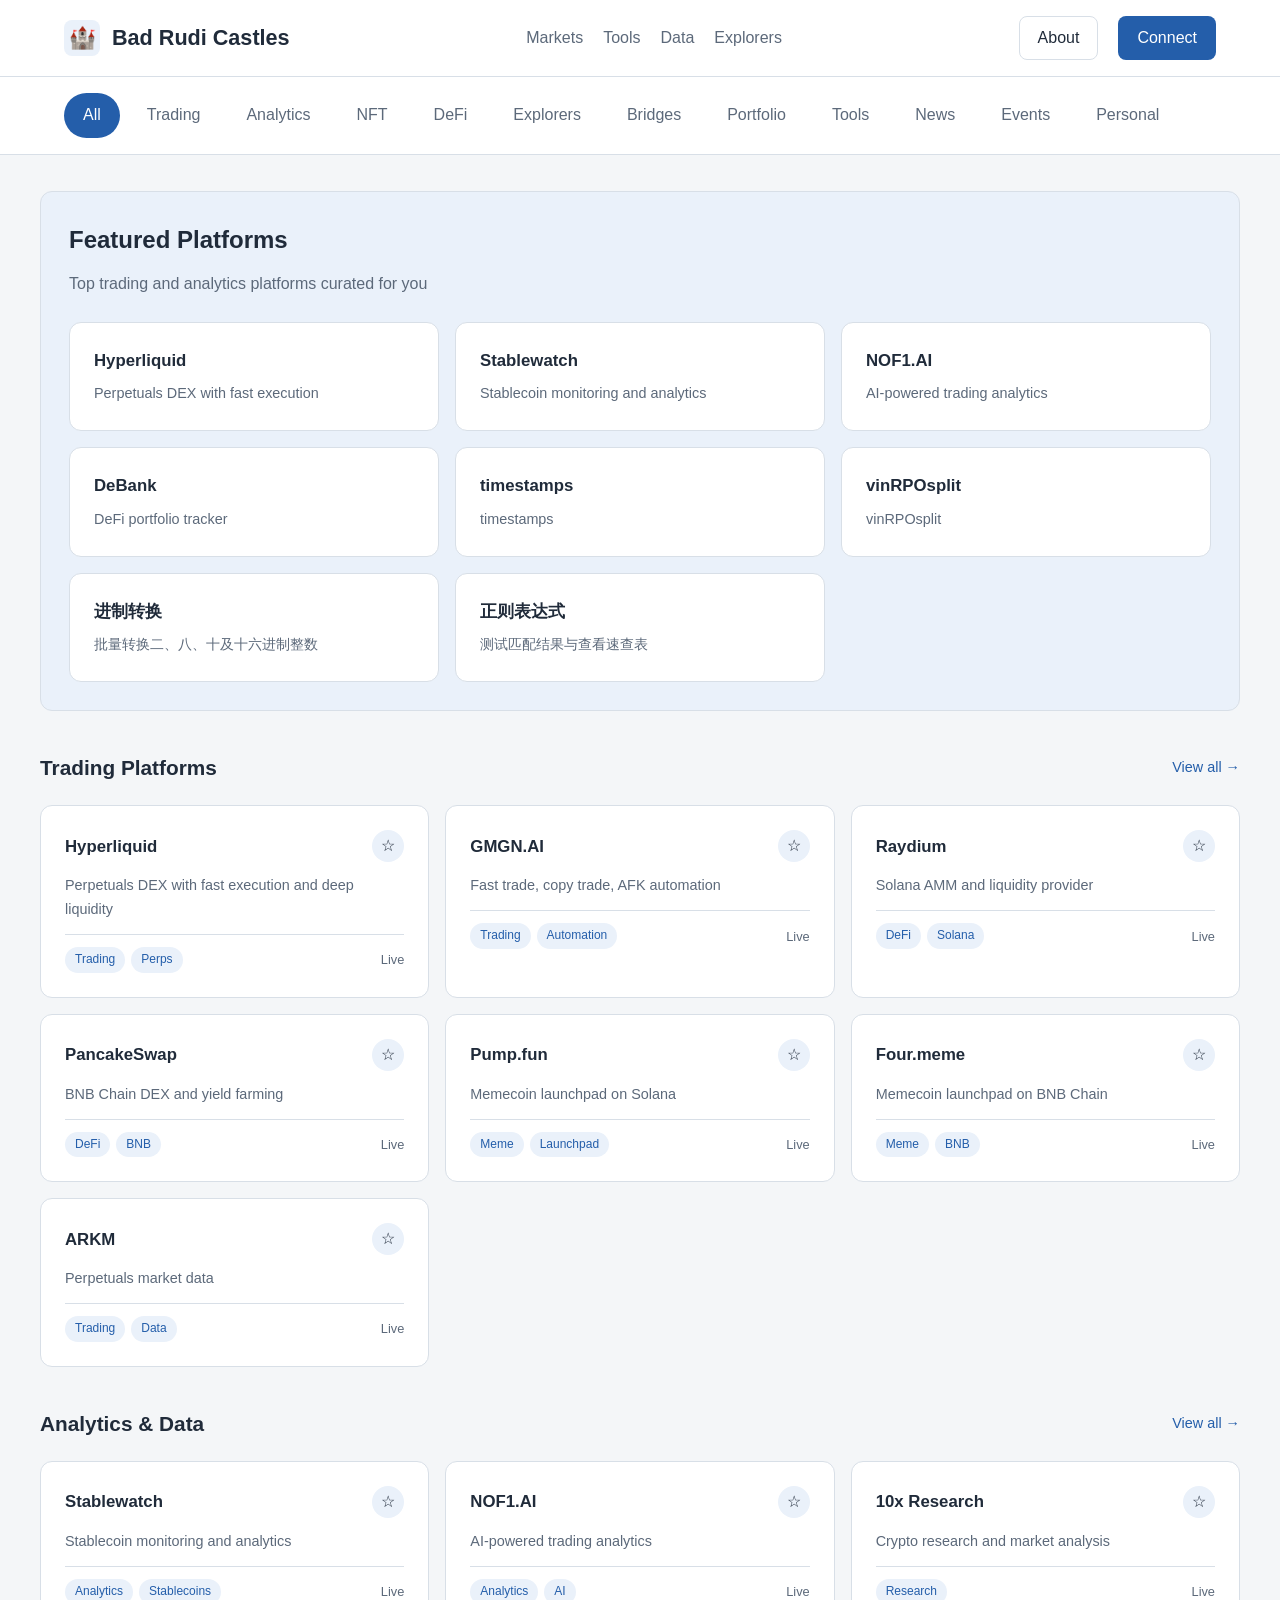
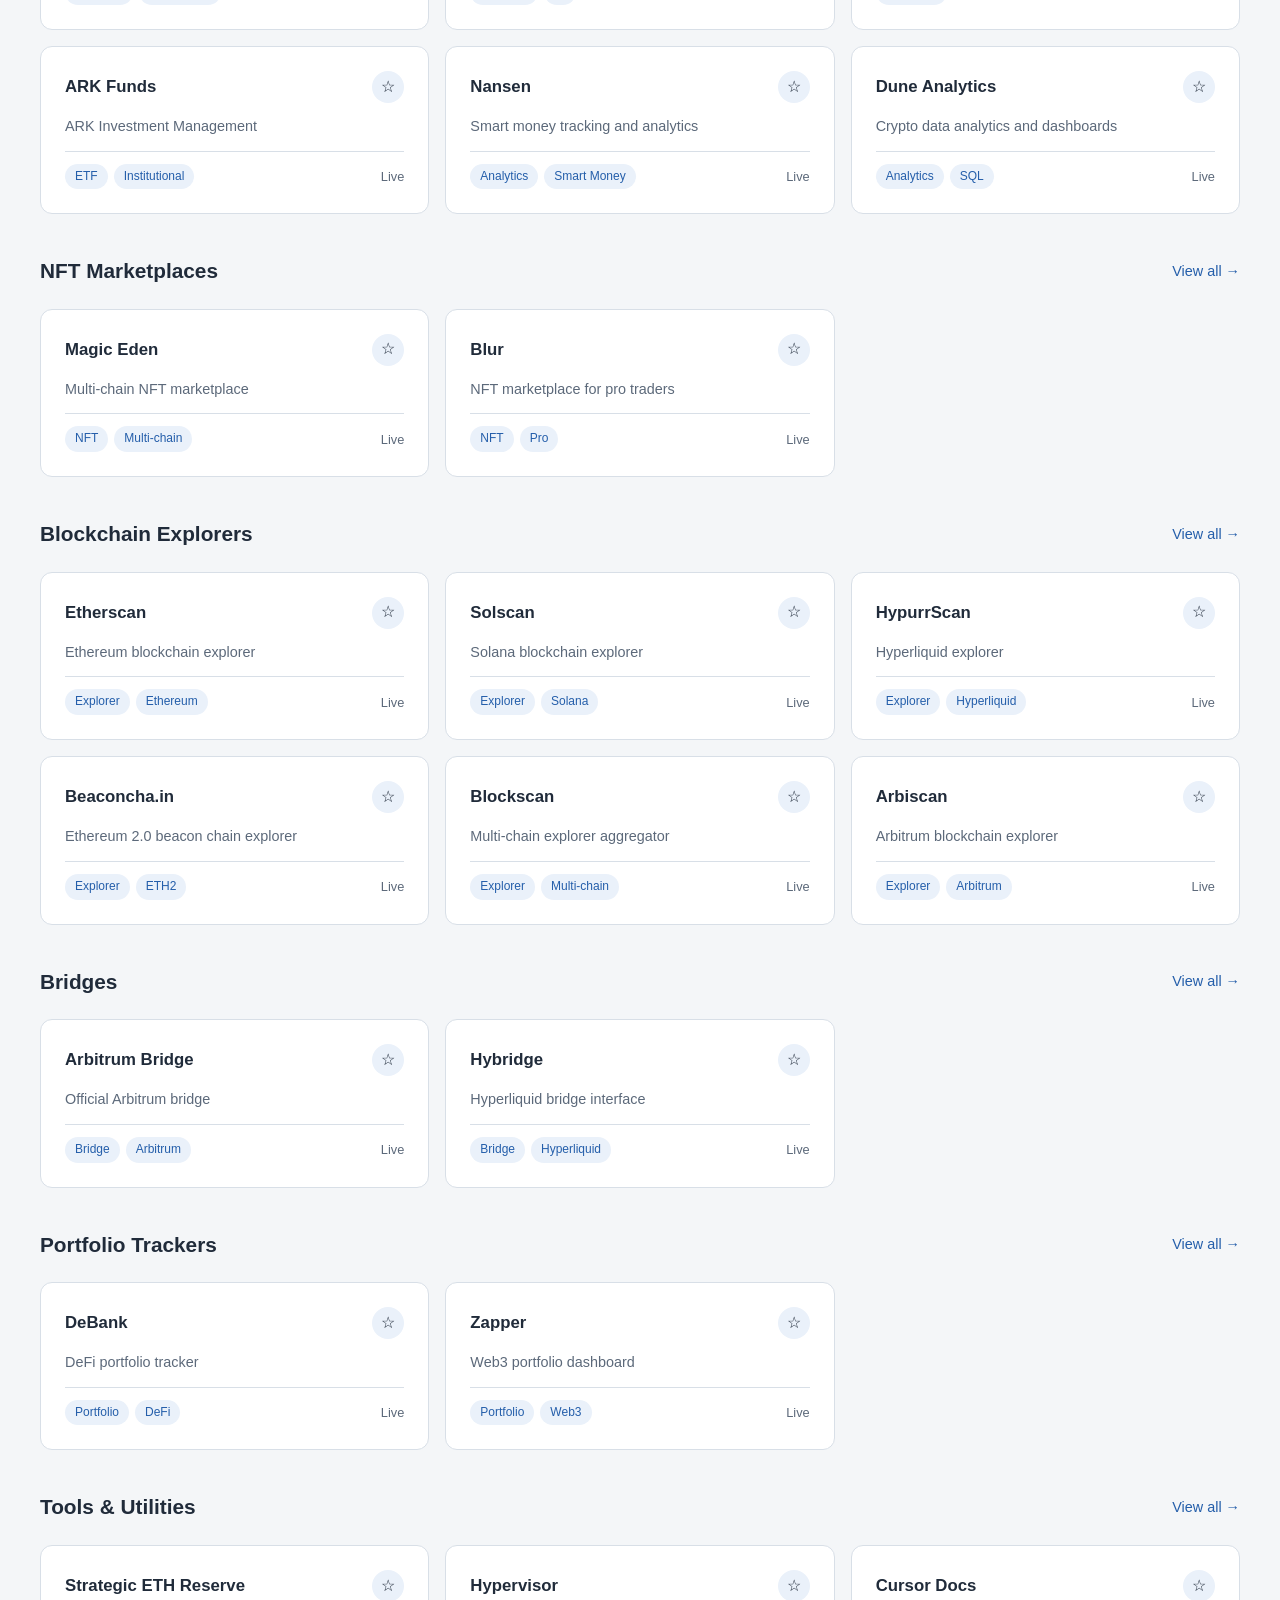
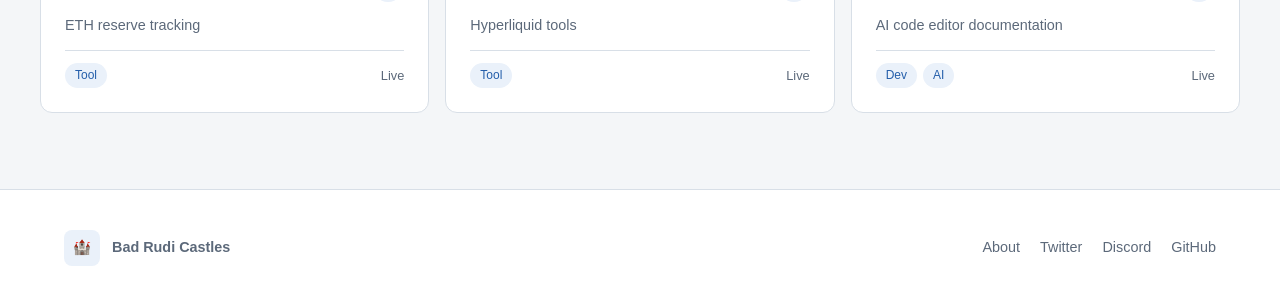
==== commit a17266d6: "Unify page styling and preserve legacy tool URLs Co-Authored-By: Devin AI <158243242+devin-ai-integr" ====
--- a/index.html
+++ b/index.html
@@ -4,452 +4,9 @@
     <meta charset="UTF-8">
     <meta name="viewport" content="width=device-width, initial-scale=1.0">
     <title>Bad Rudi Castles</title>
-    <style>
-        * {
-            margin: 0;
-            padding: 0;
-            box-sizing: border-box;
-        }
-
-        :root {
-            --primary: #1a1a2e;
-            --accent: #2d5a8a;
-            --accent-light: #3d7ab8;
-            --bg: #f8f9fa;
-            --card-bg: #ffffff;
-            --text: #1a1a2e;
-            --text-secondary: #6b7280;
-            --border: #e5e7eb;
-            --hover: #f3f4f6;
-            --green: #10b981;
-            --red: #ef4444;
-        }
-
-        body {
-            font-family: -apple-system, BlinkMacSystemFont, 'Segoe UI', Roboto, 'Helvetica Neue', Arial, sans-serif;
-            background: var(--bg);
-            color: var(--text);
-            min-height: 100vh;
-            line-height: 1.5;
-        }
-
-        /* Header */
-        header {
-            background: var(--card-bg);
-            border-bottom: 1px solid var(--border);
-            position: sticky;
-            top: 0;
-            z-index: 100;
-        }
-
-        .header-content {
-            max-width: 1400px;
-            margin: 0 auto;
-            padding: 0 24px;
-            display: flex;
-            align-items: center;
-            justify-content: space-between;
-            height: 64px;
-        }
-
-        .logo {
-            font-size: 1.5rem;
-            font-weight: 700;
-            color: var(--accent);
-            display: flex;
-            align-items: center;
-            gap: 8px;
-        }
-
-        .logo-icon {
-            width: 32px;
-            height: 32px;
-            background: linear-gradient(135deg, var(--accent), var(--accent-light));
-            border-radius: 8px;
-            display: flex;
-            align-items: center;
-            justify-content: center;
-            color: white;
-            font-size: 1.1rem;
-        }
-
-        .nav-links {
-            display: flex;
-            gap: 32px;
-        }
-
-        .nav-links a {
-            color: var(--text-secondary);
-            text-decoration: none;
-            font-size: 0.95rem;
-            font-weight: 500;
-            transition: color 0.2s;
-        }
-
-        .nav-links a:hover {
-            color: var(--accent);
-        }
-
-        .header-actions {
-            display: flex;
-            gap: 12px;
-        }
-
-        .btn {
-            padding: 8px 16px;
-            border-radius: 8px;
-            font-size: 0.9rem;
-            font-weight: 500;
-            cursor: pointer;
-            transition: all 0.2s;
-            border: none;
-        }
-
-        .btn-outline {
-            background: transparent;
-            border: 1px solid var(--border);
-            color: var(--text);
-        }
-
-        .btn-outline:hover {
-            background: var(--hover);
-        }
-
-        .btn-primary {
-            background: var(--accent);
-            color: white;
-        }
-
-        .btn-primary:hover {
-            background: var(--accent-light);
-        }
-
-        /* Category Nav */
-        .category-nav {
-            background: var(--card-bg);
-            border-bottom: 1px solid var(--border);
-            overflow-x: auto;
-            scrollbar-width: none;
-        }
-
-        .category-nav::-webkit-scrollbar {
-            display: none;
-        }
-
-        .category-nav-content {
-            max-width: 1400px;
-            margin: 0 auto;
-            padding: 12px 24px;
-            display: flex;
-            gap: 8px;
-        }
-
-        .category-btn {
-            padding: 8px 16px;
-            border-radius: 20px;
-            font-size: 0.9rem;
-            font-weight: 500;
-            cursor: pointer;
-            transition: all 0.2s;
-            border: none;
-            background: transparent;
-            color: var(--text-secondary);
-            white-space: nowrap;
-        }
-
-        .category-btn:hover {
-            background: var(--hover);
-            color: var(--text);
-        }
-
-        .category-btn.active {
-            background: var(--accent);
-            color: white;
-        }
-
-        /* Main Content */
-        .container {
-            max-width: 1400px;
-            margin: 0 auto;
-            padding: 32px 24px;
-        }
-
-        .section {
-            margin-bottom: 48px;
-        }
-
-        .section-header {
-            display: flex;
-            align-items: center;
-            justify-content: space-between;
-            margin-bottom: 20px;
-        }
-
-        .section-title {
-            font-size: 1.25rem;
-            font-weight: 600;
-            color: var(--text);
-        }
-
-        .view-all {
-            color: var(--accent);
-            text-decoration: none;
-            font-size: 0.9rem;
-            font-weight: 500;
-        }
-
-        .view-all:hover {
-            text-decoration: underline;
-        }
-
-        /* Grid */
-        .grid {
-            display: grid;
-            grid-template-columns: repeat(auto-fill, minmax(320px, 1fr));
-            gap: 16px;
-        }
-
-        /* Cards */
-        .card {
-            background: var(--card-bg);
-            border: 1px solid var(--border);
-            border-radius: 12px;
-            padding: 20px;
-            transition: all 0.2s;
-            cursor: pointer;
-            text-decoration: none;
-            color: inherit;
-            display: block;
-        }
-
-        .card:hover {
-            border-color: var(--accent);
-            box-shadow: 0 4px 12px rgba(0, 0, 0, 0.08);
-        }
-
-        .card-header {
-            display: flex;
-            align-items: flex-start;
-            justify-content: space-between;
-            margin-bottom: 12px;
-        }
-
-        .card-title {
-            font-size: 1rem;
-            font-weight: 600;
-            color: var(--text);
-            line-height: 1.4;
-            flex: 1;
-            padding-right: 12px;
-        }
-
-        .card-fav {
-            width: 32px;
-            height: 32px;
-            border-radius: 50%;
-            border: none;
-            background: var(--hover);
-            cursor: pointer;
-            display: flex;
-            align-items: center;
-            justify-content: center;
-            transition: all 0.2s;
-        }
-
-        .card-fav:hover {
-            background: var(--border);
-        }
-
-        .card-desc {
-            font-size: 0.875rem;
-            color: var(--text-secondary);
-            margin-bottom: 16px;
-            line-height: 1.5;
-        }
-
-        .card-footer {
-            display: flex;
-            align-items: center;
-            justify-content: space-between;
-            padding-top: 12px;
-            border-top: 1px solid var(--border);
-        }
-
-        .card-tags {
-            display: flex;
-            gap: 8px;
-            flex-wrap: wrap;
-        }
-
-        .tag {
-            padding: 4px 10px;
-            border-radius: 12px;
-            font-size: 0.75rem;
-            font-weight: 500;
-            background: var(--hover);
-            color: var(--text-secondary);
-        }
-
-        .tag.trading {
-            background: #dbeafe;
-            color: #1e40af;
-        }
-
-        .tag.analytics {
-            background: #dcfce7;
-            color: #166534;
-        }
-
-        .tag.nft {
-            background: #f3e8ff;
-            color: #7c3aed;
-        }
-
-        .tag.defi {
-            background: #fef3c7;
-            color: #92400e;
-        }
-
-        .tag.explorer {
-            background: #fce7f3;
-            color: #be185d;
-        }
-
-        .tag.bridge {
-            background: #ccfbf1;
-            color: #0f766e;
-        }
-
-        .tag.meme {
-            background: #fee2e2;
-            color: #991b1b;
-        }
-
-        .card-meta {
-            font-size: 0.8rem;
-            color: var(--text-secondary);
-        }
-
-        /* Featured Section */
-        .featured {
-            background: linear-gradient(135deg, var(--accent) 0%, var(--accent-light) 100%);
-            border-radius: 16px;
-            padding: 32px;
-            margin-bottom: 48px;
-            color: white;
-        }
-
-        .featured-title {
-            font-size: 1.5rem;
-            font-weight: 700;
-            margin-bottom: 8px;
-        }
-
-        .featured-desc {
-            font-size: 1rem;
-            opacity: 0.9;
-            margin-bottom: 24px;
-        }
-
-        .featured-grid {
-            display: grid;
-            grid-template-columns: repeat(auto-fill, minmax(280px, 1fr));
-            gap: 16px;
-        }
-
-        .featured-card {
-            background: rgba(255, 255, 255, 0.1);
-            backdrop-filter: blur(10px);
-            border: 1px solid rgba(255, 255, 255, 0.2);
-            border-radius: 12px;
-            padding: 20px;
-            text-decoration: none;
-            color: white;
-            transition: all 0.2s;
-        }
-
-        .featured-card:hover {
-            background: rgba(255, 255, 255, 0.15);
-            transform: translateY(-2px);
-        }
-
-        .featured-card-title {
-            font-size: 1rem;
-            font-weight: 600;
-            margin-bottom: 8px;
-        }
-
-        .featured-card-desc {
-            font-size: 0.875rem;
-            opacity: 0.8;
-        }
-
-        /* Footer */
-        footer {
-            background: var(--card-bg);
-            border-top: 1px solid var(--border);
-            padding: 40px 24px;
-            margin-top: 80px;
-        }
-
-        .footer-content {
-            max-width: 1400px;
-            margin: 0 auto;
-            display: flex;
-            justify-content: space-between;
-            align-items: center;
-        }
-
-        .footer-brand {
-            display: flex;
-            align-items: center;
-            gap: 12px;
-        }
-
-        .footer-logo {
-            font-size: 1.25rem;
-            font-weight: 700;
-            color: var(--accent);
-        }
-
-        .footer-links {
-            display: flex;
-            gap: 24px;
-        }
-
-        .footer-links a {
-            color: var(--text-secondary);
-            text-decoration: none;
-            font-size: 0.9rem;
-        }
-
-        .footer-links a:hover {
-            color: var(--accent);
-        }
-
-        /* Responsive */
-        @media (max-width: 768px) {
-            .nav-links {
-                display: none;
-            }
-
-            .grid {
-                grid-template-columns: 1fr;
-            }
-
-            .featured-grid {
-                grid-template-columns: 1fr;
-            }
-
-            .footer-content {
-                flex-direction: column;
-                gap: 24px;
-                text-align: center;
-            }
-        }
-    </style>
+    <link rel="stylesheet" href="assets/style.css">
 </head>
-<body>
+<body class="dashboard">
     <!-- Header -->
     <header>
         <div class="header-content">
@@ -510,19 +67,19 @@
                     <h3 class="featured-card-title">DeBank</h3>
                     <p class="featured-card-desc">DeFi portfolio tracker</p>
                 </a>
-                <a href="timestamps.html" class="featured-card" target="_blank" rel="noopener noreferrer">
+                <a href="timestamp-converter.html" class="featured-card" target="_blank" rel="noopener noreferrer">
                     <h3 class="featured-card-title">timestamps</h3>
                     <p class="featured-card-desc">timestamps</p>
                 </a>
-                <a href="vinRPOsplit.html" class="featured-card" target="_blank" rel="noopener noreferrer">
+                <a href="string-splitter.html" class="featured-card" target="_blank" rel="noopener noreferrer">
                     <h3 class="featured-card-title">vinRPOsplit</h3>
                     <p class="featured-card-desc">vinRPOsplit</p>
                 </a>
-                <a href="carrysystem.html" class="featured-card" target="_blank" rel="noopener noreferrer">
+                <a href="base-converter.html" class="featured-card" target="_blank" rel="noopener noreferrer">
                     <h3 class="featured-card-title">进制转换</h3>
                     <p class="featured-card-desc">批量转换二、八、十及十六进制整数</p>
                 </a>
-                <a href="regularexpressions.html" class="featured-card" target="_blank" rel="noopener noreferrer">
+                <a href="regex-tester.html" class="featured-card" target="_blank" rel="noopener noreferrer">
                     <h3 class="featured-card-title">正则表达式</h3>
                     <p class="featured-card-desc">测试匹配结果与查看速查表</p>
                 </a>
--- a/assets/style.css
+++ b/assets/style.css
@@ -0,0 +1,181 @@
+:root {
+    color-scheme: light dark;
+    --bg: #f4f6f8;
+    --surface: #ffffff;
+    --text: #202b3a;
+    --muted: #5c697a;
+    --border: #d8dfe7;
+    --accent: #245eaa;
+    --accent-hover: #194a89;
+    --soft: #eaf1fa;
+    --error: #b42318;
+    --radius: 12px;
+}
+@media (prefers-color-scheme: dark) {
+    :root {
+        --bg: #111821;
+        --surface: #1b2532;
+        --text: #e5ebf3;
+        --muted: #a8b6c8;
+        --border: #354356;
+        --accent: #99c3ff;
+        --accent-hover: #c1dbff;
+        --soft: #253950;
+        --error: #ffa69e;
+    }
+}
+* { box-sizing: border-box; }
+body {
+    margin: 0;
+    background: var(--bg);
+    color: var(--text);
+    font-family: -apple-system, BlinkMacSystemFont, "Segoe UI", "PingFang SC", "Microsoft YaHei", "Noto Sans CJK SC", sans-serif;
+    line-height: 1.65;
+}
+h1, h2, h3, h4, p { margin: 0 0 12px; }
+h1 { font-size: clamp(1.65rem, 4vw, 2.25rem); line-height: 1.3; }
+h2 { font-size: 1.3rem; }
+h3 { font-size: 1.05rem; }
+a { color: var(--accent); text-underline-offset: 3px; }
+a:hover { color: var(--accent-hover); }
+button, input, select, textarea { font: inherit; }
+button, .btn {
+    display: inline-flex;
+    align-items: center;
+    justify-content: center;
+    gap: 8px;
+    padding: 10px 18px;
+    border: 1px solid transparent;
+    border-radius: 8px;
+    background: var(--accent);
+    color: var(--surface);
+    cursor: pointer;
+    text-decoration: none;
+    line-height: 1.4;
+}
+button:hover, .btn:hover { background: var(--accent-hover); color: var(--surface); }
+.secondary, .copy-btn, .clear-btn, .btn-outline {
+    background: var(--surface);
+    border-color: var(--border);
+    color: var(--text);
+}
+.secondary:hover, .copy-btn:hover, .clear-btn:hover, .btn-outline:hover {
+    background: var(--soft);
+    color: var(--text);
+}
+:focus-visible { outline: 3px solid var(--accent); outline-offset: 3px; }
+label { display: block; font-weight: 600; margin-bottom: 8px; }
+input, select, textarea {
+    width: 100%;
+    min-width: 0;
+    padding: 11px 13px;
+    border: 1px solid var(--border);
+    border-radius: 8px;
+    background: var(--surface);
+    color: var(--text);
+}
+textarea { display: block; min-height: 180px; resize: vertical; font-weight: 400; }
+input::placeholder, textarea::placeholder { color: var(--muted); opacity: 1; }
+input + button { margin-top: 12px; }
+.container { width: min(100% - 48px, 1200px); margin: 0 auto; padding: 36px 0; }
+.tool-page .container { max-width: 1040px; }
+.page-header { margin-bottom: 28px; }
+.back-link { display: inline-block; margin-bottom: 18px; text-decoration: none; font-size: .95rem; }
+.description, .card-desc, .example-desc, .featured-card-desc { color: var(--muted); }
+.panel, .card, .featured-card, .regex-section, .test-section, .input-section, .instructions {
+    background: var(--surface);
+    border: 1px solid var(--border);
+    border-radius: var(--radius);
+    padding: 24px;
+}
+.input-section, .content { display: grid; grid-template-columns: 1fr 1fr; gap: 24px; }
+.content > *, .input-section > *, .splitter-grid > * { min-width: 0; }
+.form-group, .input-group { margin-bottom: 20px; }
+.buttons, .button-container { display: flex; flex-wrap: wrap; gap: 10px; margin: 20px 0; }
+.result-section, .result-container, .instructions, .example-section { margin-top: 28px; }
+.result-grid { display: grid; grid-template-columns: repeat(auto-fit, minmax(min(100%, 220px), 1fr)); gap: 16px; }
+.result-box, #match-result {
+    background: var(--soft);
+    border: 1px solid var(--border);
+    border-radius: 8px;
+    padding: 16px;
+    overflow-wrap: anywhere;
+}
+#result { margin-top: 20px; white-space: pre-line; min-height: 64px; }
+.result-title { font-size: .9rem; color: var(--muted); margin-bottom: 8px; }
+.result-value { font-size: 1.1rem; overflow-wrap: anywhere; }
+.no-matches, [role="status"] { color: var(--muted); }
+.inline-error { color: var(--error); }
+.notification {
+    position: fixed;
+    bottom: 24px;
+    right: 24px;
+    max-width: min(460px, calc(100% - 48px));
+    padding: 14px 20px;
+    border-radius: 8px;
+    color: #fff;
+    background: #245eaa;
+    opacity: 0;
+    pointer-events: none;
+}
+.notification.show { opacity: 1; }
+.notification.error { background: #b42318; }
+.footer, footer { color: var(--muted); font-size: .9rem; text-align: center; padding: 24px; }
+.cheat-sheet-content, .example-grid { display: grid; grid-template-columns: 1fr 1fr; gap: 18px; }
+.cheat-item, .example-card { min-width: 0; padding: 14px; background: var(--soft); border-radius: 8px; overflow-wrap: anywhere; }
+.cheat-item p { margin-bottom: 6px; }
+.example-card { cursor: pointer; border: 1px solid var(--border); }
+.example-card:hover { border-color: var(--accent); }
+code { font-family: ui-monospace, SFMono-Regular, Consolas, monospace; font-size: .9em; }
+.icon { flex-shrink: 0; fill: currentColor; }
+.splitter-grid { display: grid; grid-template-columns: 1fr auto 1fr; gap: 20px; align-items: start; }
+.splitter-grid textarea { min-height: 300px; margin-top: 10px; }
+.splitter-grid .button-container { flex-direction: column; margin-top: 36px; }
+
+/* Dashboard layout */
+.dashboard > header { background: var(--surface); border-bottom: 1px solid var(--border); position: sticky; top: 0; z-index: 10; }
+.header-content, .category-nav-content, .footer-content { max-width: 1200px; margin: auto; padding: 16px 24px; display: flex; align-items: center; justify-content: space-between; gap: 24px; }
+.logo, .footer-brand { display: flex; align-items: center; gap: 12px; font-weight: 700; }
+.logo { font-size: 1.35rem; }
+.logo-icon { display: grid; place-items: center; background: var(--soft); border-radius: 8px; width: 36px; height: 36px; }
+.nav-links, .header-actions, .footer-links { display: flex; gap: 20px; }
+.nav-links a, .footer-links a { color: var(--muted); text-decoration: none; }
+.category-nav { background: var(--surface); border-bottom: 1px solid var(--border); overflow-x: auto; }
+.category-nav-content { justify-content: flex-start; gap: 8px; }
+.category-btn { white-space: nowrap; border-radius: 24px; background: transparent; color: var(--muted); }
+.category-btn.active { background: var(--accent); color: var(--surface); }
+.section, .featured { margin-bottom: 40px; }
+.section-header, .card-header, .card-footer { display: flex; align-items: center; justify-content: space-between; gap: 12px; }
+.section-header { margin-bottom: 20px; }
+.section-header h2 { margin: 0; }
+.view-all { font-size: .9rem; text-decoration: none; white-space: nowrap; }
+.grid, .featured-grid { display: grid; grid-template-columns: repeat(auto-fill, minmax(min(100%, 300px), 1fr)); gap: 16px; }
+.card, .featured-card { display: block; text-decoration: none; color: var(--text); }
+.card:hover, .featured-card:hover { border-color: var(--accent); color: var(--text); }
+.card-title, .featured-card-title { font-size: 1.05rem; margin-bottom: 0; }
+.card-header { margin-bottom: 12px; }
+.card-fav { display: grid; place-items: center; width: 32px; height: 32px; background: var(--soft); border-radius: 50%; flex-shrink: 0; }
+.card-desc, .featured-card-desc { font-size: .9rem; }
+.card-footer { border-top: 1px solid var(--border); padding-top: 12px; }
+.card-tags { display: flex; gap: 6px; flex-wrap: wrap; }
+.tag { padding: 3px 10px; border-radius: 16px; background: var(--soft); color: var(--accent); font-size: .75rem; }
+.card-meta { color: var(--muted); font-size: .8rem; }
+.featured { background: var(--soft); padding: 28px; border: 1px solid var(--border); border-radius: var(--radius); }
+.featured-title { font-size: 1.5rem; }
+.featured-desc { color: var(--muted); margin-bottom: 24px; }
+.featured-card-title { margin-bottom: 8px; }
+.featured-card-desc { margin-bottom: 0; }
+.dashboard footer { background: var(--surface); border-top: 1px solid var(--border); text-align: left; }
+@media (max-width: 768px) {
+    .container { width: calc(100% - 32px); padding: 24px 0; }
+    .input-section, .content, .splitter-grid { grid-template-columns: 1fr; }
+    .panel, .regex-section, .test-section, .input-section, .instructions, .featured { padding: 20px; }
+    .splitter-grid .button-container { flex-direction: row; margin: 0; }
+    .cheat-sheet-content, .example-grid { grid-template-columns: 1fr; }
+    .nav-links { display: none; }
+    .header-content { flex-wrap: wrap; gap: 12px; padding: 14px 16px; }
+    .header-actions { gap: 8px; }
+    .header-actions .btn { padding: 8px 12px; }
+    .footer-content { flex-direction: column; align-items: flex-start; padding: 0; }
+    .footer-links { flex-wrap: wrap; }
+}
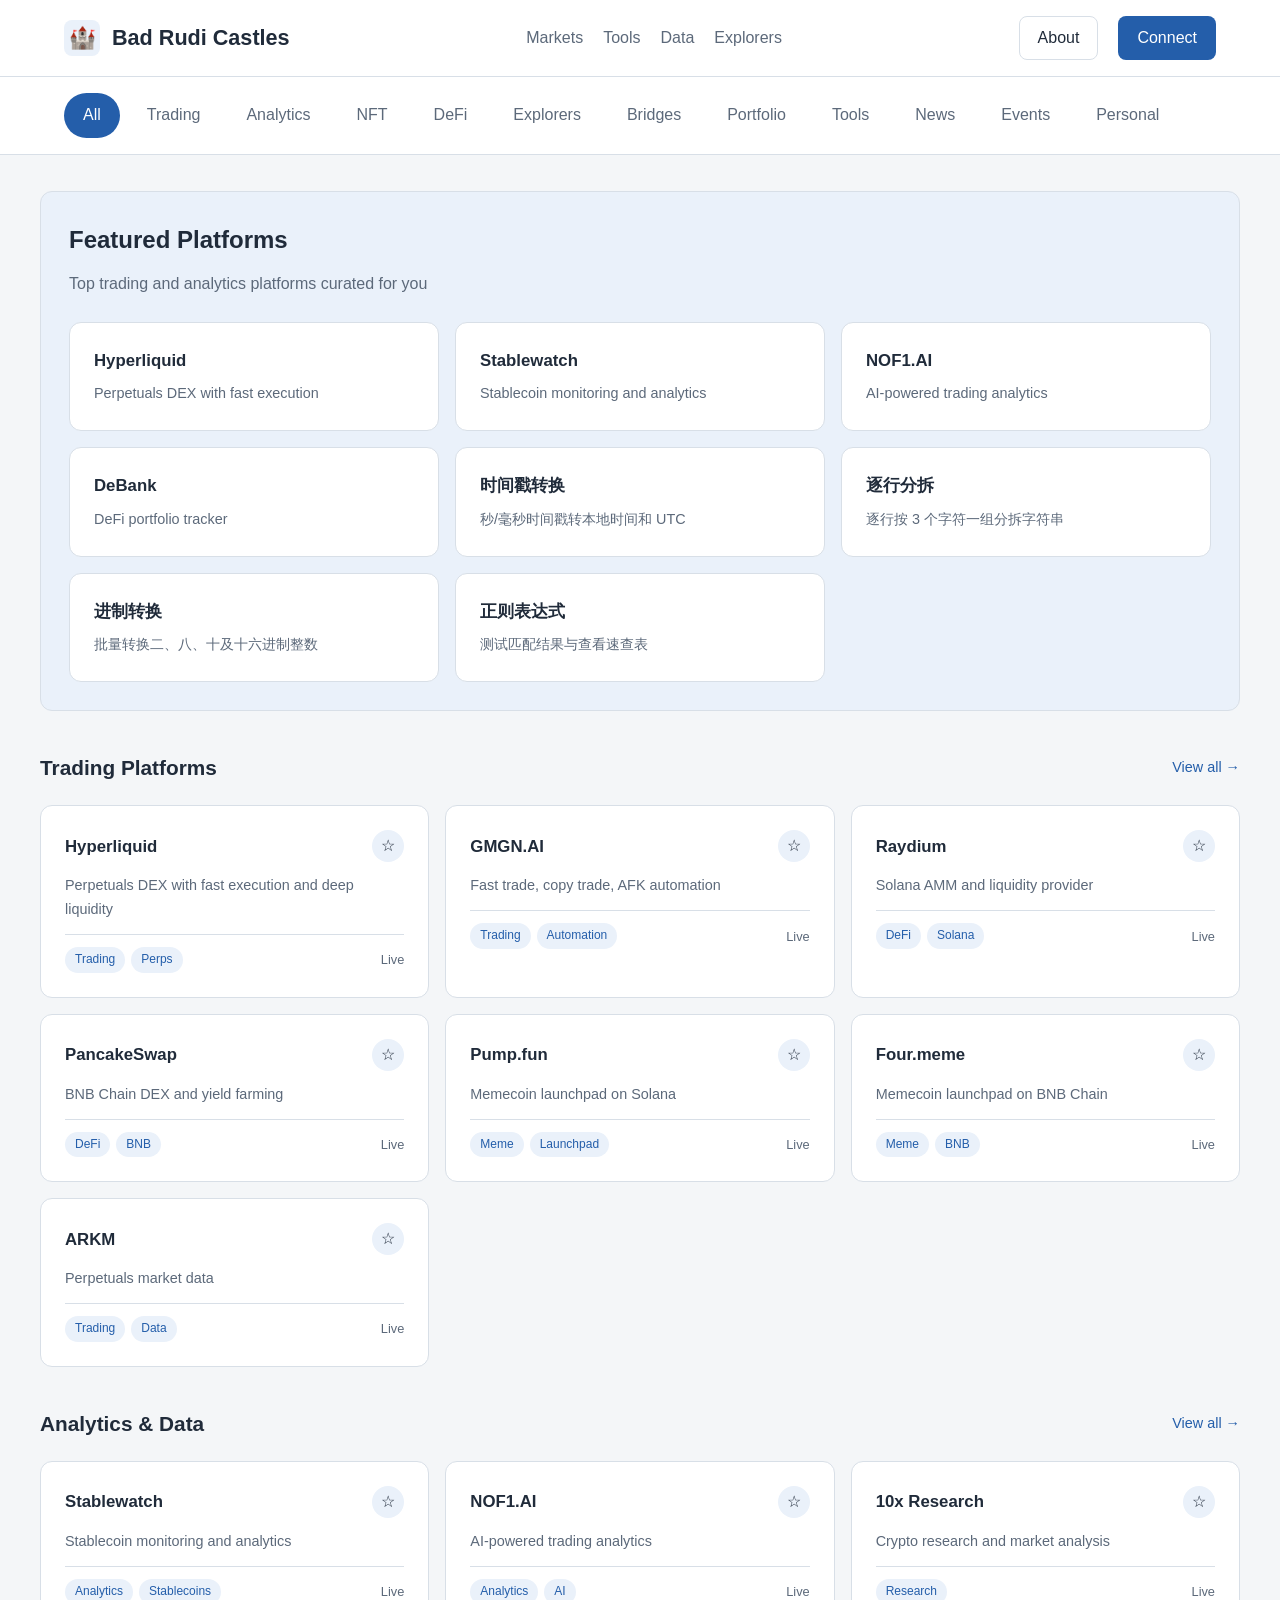
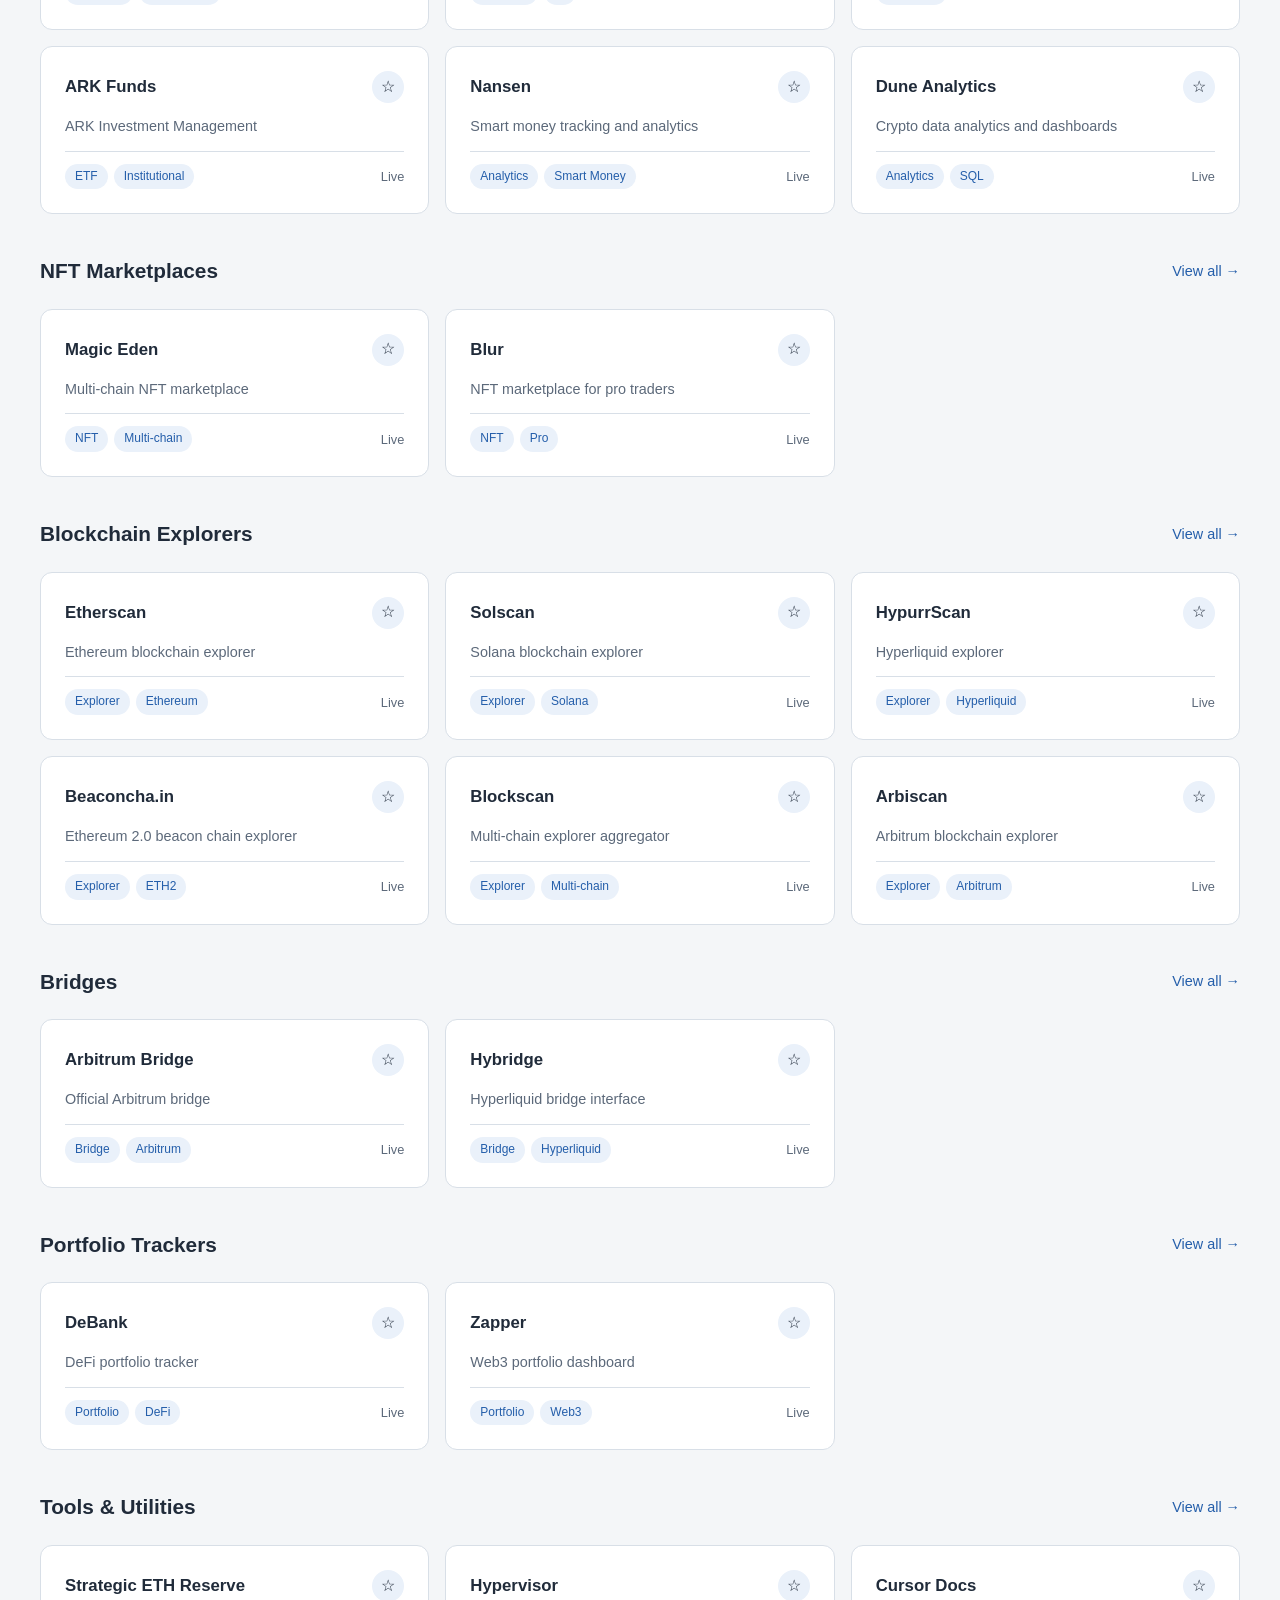
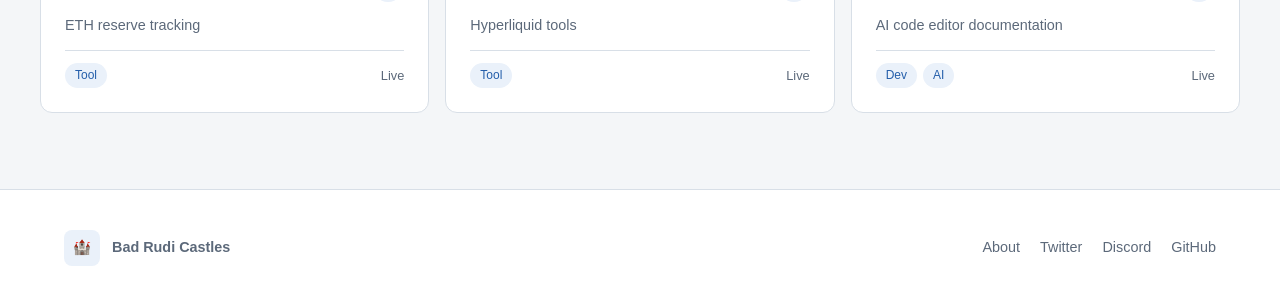
==== commit 42cec009: "Name dashboard tool cards and hide empty timestamp result Co-Authored-By: Devin AI <158243242+devin-" ====
--- a/index.html
+++ b/index.html
@@ -68,12 +68,12 @@
                     <p class="featured-card-desc">DeFi portfolio tracker</p>
                 </a>
                 <a href="timestamp-converter.html" class="featured-card" target="_blank" rel="noopener noreferrer">
-                    <h3 class="featured-card-title">timestamps</h3>
-                    <p class="featured-card-desc">timestamps</p>
+                    <h3 class="featured-card-title">时间戳转换</h3>
+                    <p class="featured-card-desc">秒/毫秒时间戳转本地时间和 UTC</p>
                 </a>
                 <a href="string-splitter.html" class="featured-card" target="_blank" rel="noopener noreferrer">
-                    <h3 class="featured-card-title">vinRPOsplit</h3>
-                    <p class="featured-card-desc">vinRPOsplit</p>
+                    <h3 class="featured-card-title">逐行分拆</h3>
+                    <p class="featured-card-desc">逐行按 3 个字符一组分拆字符串</p>
                 </a>
                 <a href="base-converter.html" class="featured-card" target="_blank" rel="noopener noreferrer">
                     <h3 class="featured-card-title">进制转换</h3>
--- a/assets/style.css
+++ b/assets/style.css
@@ -102,6 +102,7 @@
     overflow-wrap: anywhere;
 }
 #result { margin-top: 20px; white-space: pre-line; min-height: 64px; }
+#result:empty { display: none; }
 .result-title { font-size: .9rem; color: var(--muted); margin-bottom: 8px; }
 .result-value { font-size: 1.1rem; overflow-wrap: anywhere; }
 .no-matches, [role="status"] { color: var(--muted); }
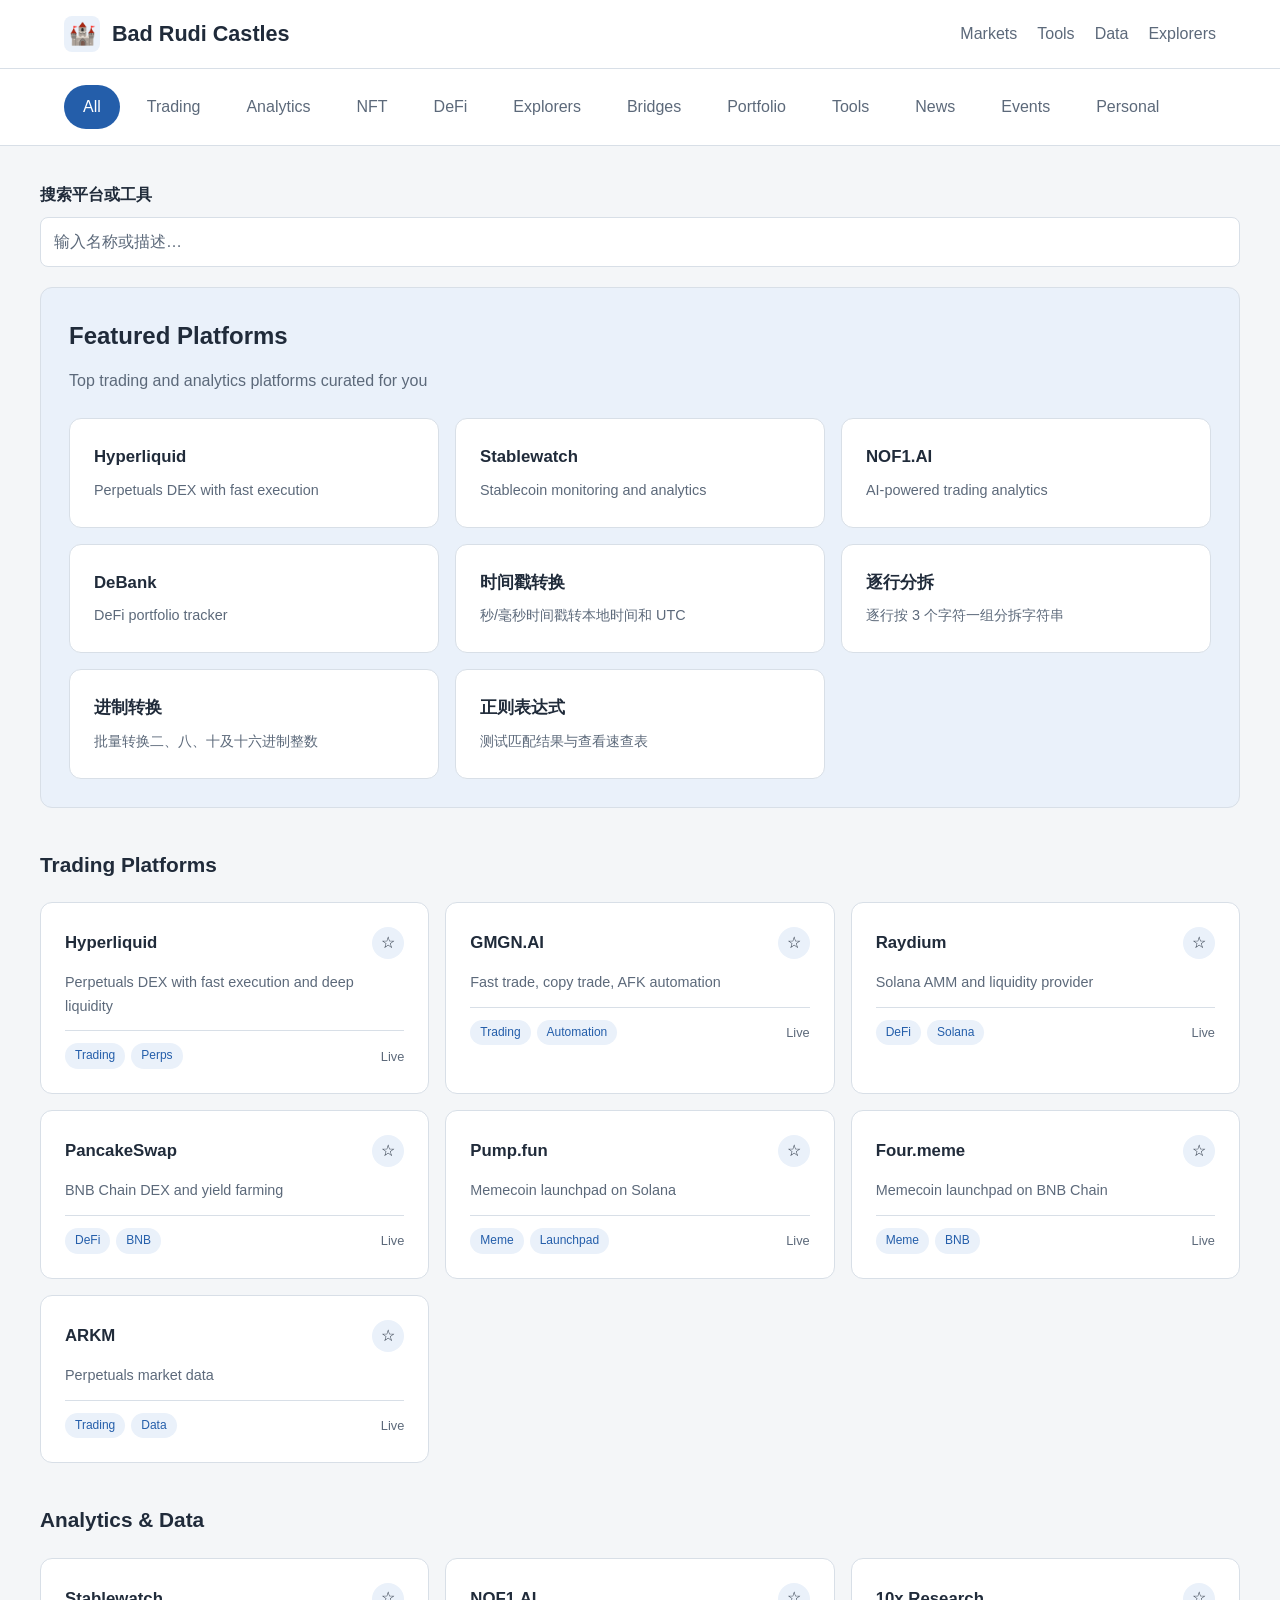
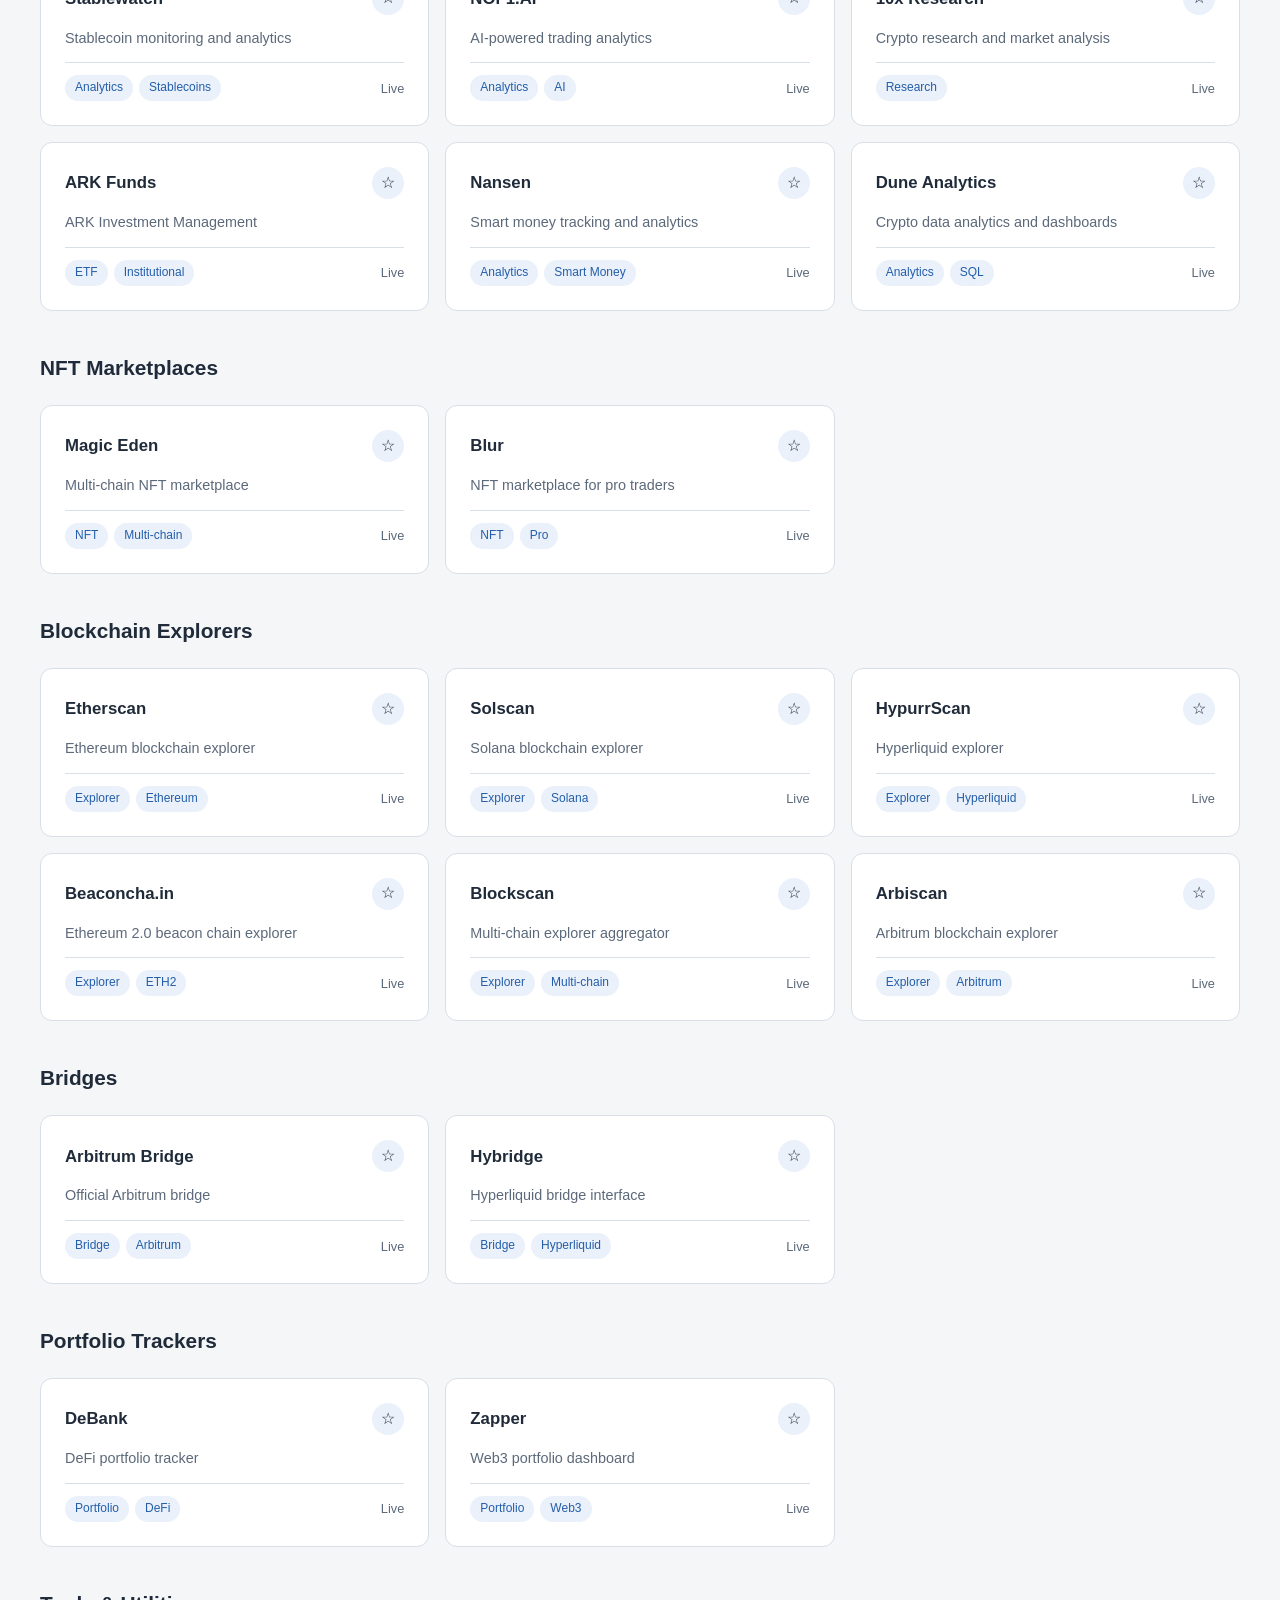
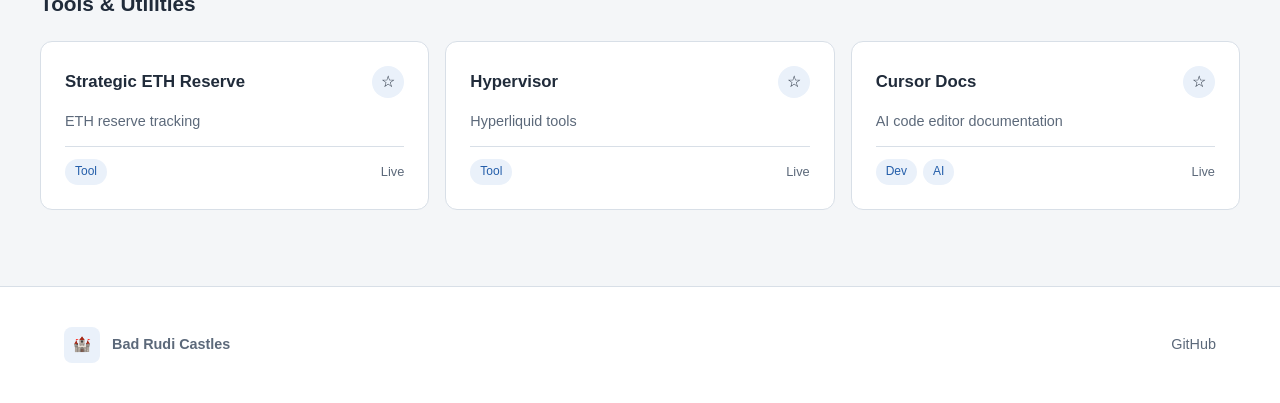
==== commit 4d113bac: "Add dashboard search and category filtering; remove dead controls Co-Authored-By: Devin AI <15824324" ====
--- a/index.html
+++ b/index.html
@@ -20,66 +20,67 @@
                 <a href="#data">Data</a>
                 <a href="#explorers">Explorers</a>
             </nav>
-            <div class="header-actions">
-                <button class="btn btn-outline">About</button>
-                <button class="btn btn-primary">Connect</button>
-            </div>
         </div>
     </header>
 
     <!-- Category Navigation -->
     <nav class="category-nav">
         <div class="category-nav-content">
-            <button class="category-btn active">All</button>
-            <button class="category-btn">Trading</button>
-            <button class="category-btn">Analytics</button>
-            <button class="category-btn">NFT</button>
-            <button class="category-btn">DeFi</button>
-            <button class="category-btn">Explorers</button>
-            <button class="category-btn">Bridges</button>
-            <button class="category-btn">Portfolio</button>
-            <button class="category-btn">Tools</button>
-            <button class="category-btn">News</button>
-            <button class="category-btn">Events</button>
-            <button class="category-btn">Personal</button>
+            <button type="button" class="category-btn active" aria-pressed="true" data-category="all">All</button>
+            <button type="button" class="category-btn" aria-pressed="false" data-category="trading">Trading</button>
+            <button type="button" class="category-btn" aria-pressed="false" data-category="analytics">Analytics</button>
+            <button type="button" class="category-btn" aria-pressed="false" data-category="nft">NFT</button>
+            <button type="button" class="category-btn" aria-pressed="false" data-category="defi">DeFi</button>
+            <button type="button" class="category-btn" aria-pressed="false" data-category="explorers">Explorers</button>
+            <button type="button" class="category-btn" aria-pressed="false" data-category="bridges">Bridges</button>
+            <button type="button" class="category-btn" aria-pressed="false" data-category="portfolio">Portfolio</button>
+            <button type="button" class="category-btn" aria-pressed="false" data-category="tools">Tools</button>
+            <button type="button" class="category-btn" aria-pressed="false" data-category="news">News</button>
+            <button type="button" class="category-btn" aria-pressed="false" data-category="events">Events</button>
+            <button type="button" class="category-btn" aria-pressed="false" data-category="personal">Personal</button>
         </div>
     </nav>
 
     <main class="container">
+        <div class="form-group">
+            <label for="platform-search">搜索平台或工具</label>
+            <input type="search" id="platform-search" placeholder="输入名称或描述…" autocomplete="off">
+        </div>
+        <p id="platform-empty" role="status" hidden>没有匹配的平台</p>
         <!-- Featured Section -->
         <section class="featured">
             <h2 class="featured-title">Featured Platforms</h2>
             <p class="featured-desc">Top trading and analytics platforms curated for you</p>
             <div class="featured-grid">
-                <a href="https://app.hyperliquid.xyz/trade" class="featured-card" target="_blank" rel="noopener noreferrer">
+                <a href="https://app.hyperliquid.xyz/trade" class="featured-card" data-categories="trading" target="_blank" rel="noopener noreferrer">
                     <h3 class="featured-card-title">Hyperliquid</h3>
                     <p class="featured-card-desc">Perpetuals DEX with fast execution</p>
                 </a>
-                <a href="https://app.stablewatch.io/" class="featured-card" target="_blank" rel="noopener noreferrer">
+                <a href="https://app.stablewatch.io/" class="featured-card" data-categories="analytics" target="_blank" rel="noopener noreferrer">
                     <h3 class="featured-card-title">Stablewatch</h3>
                     <p class="featured-card-desc">Stablecoin monitoring and analytics</p>
                 </a>
-                <a href="https://nof1.ai/" class="featured-card" target="_blank" rel="noopener noreferrer">
+                <a href="https://nof1.ai/" class="featured-card" data-categories="analytics" target="_blank" rel="noopener noreferrer">
                     <h3 class="featured-card-title">NOF1.AI</h3>
                     <p class="featured-card-desc">AI-powered trading analytics</p>
                 </a>
-                <a href="https://debank.com/" class="featured-card" target="_blank" rel="noopener noreferrer">
+                <a href="https://debank.com/" class="featured-card" data-categories="portfolio defi" target="_blank" rel="noopener noreferrer">
                     <h3 class="featured-card-title">DeBank</h3>
                     <p class="featured-card-desc">DeFi portfolio tracker</p>
                 </a>
-                <a href="timestamp-converter.html" class="featured-card" target="_blank" rel="noopener noreferrer">
+                <a href="timestamp-converter.html" class="featured-card" data-categories="tools" target="_blank" rel="noopener noreferrer">
                     <h3 class="featured-card-title">时间戳转换</h3>
                     <p class="featured-card-desc">秒/毫秒时间戳转本地时间和 UTC</p>
                 </a>
-                <a href="string-splitter.html" class="featured-card" target="_blank" rel="noopener noreferrer">
+                <a href="string-splitter.html" class="featured-card" data-categories="tools" target="_blank" rel="noopener noreferrer">
                     <h3 class="featured-card-title">逐行分拆</h3>
                     <p class="featured-card-desc">逐行按 3 个字符一组分拆字符串</p>
                 </a>
-                <a href="base-converter.html" class="featured-card" target="_blank" rel="noopener noreferrer">
+                <a href="base-converter.html" class="featured-card" data-categories="tools" target="_blank" rel="noopener noreferrer">
                     <h3 class="featured-card-title">进制转换</h3>
                     <p class="featured-card-desc">批量转换二、八、十及十六进制整数</p>
                 </a>
-                <a href="regex-tester.html" class="featured-card" target="_blank" rel="noopener noreferrer">
+                <a href="regex-tester.html" class="featured-card" data-categories="tools" target="_blank" rel="noopener noreferrer">
                     <h3 class="featured-card-title">正则表达式</h3>
                     <p class="featured-card-desc">测试匹配结果与查看速查表</p>
                 </a>
@@ -87,10 +88,9 @@
         </section>
 
         <!-- Trading Platforms -->
-        <section class="section" id="markets">
+        <section class="section" id="markets" data-category="trading">
             <div class="section-header">
                 <h2 class="section-title">Trading Platforms</h2>
-                <a href="#" class="view-all">View all →</a>
             </div>
             <div class="grid">
                 <a href="https://app.hyperliquid.xyz/trade" class="card" target="_blank" rel="noopener noreferrer">
@@ -201,10 +201,9 @@
         </section>
 
         <!-- Analytics & Data -->
-        <section class="section" id="data">
+        <section class="section" id="data" data-category="analytics">
             <div class="section-header">
                 <h2 class="section-title">Analytics & Data</h2>
-                <a href="#" class="view-all">View all →</a>
             </div>
             <div class="grid">
                 <a href="https://app.stablewatch.io/" class="card" target="_blank" rel="noopener noreferrer">
@@ -299,10 +298,9 @@
         </section>
 
         <!-- NFT Marketplaces -->
-        <section class="section">
+        <section class="section" data-category="nft">
             <div class="section-header">
                 <h2 class="section-title">NFT Marketplaces</h2>
-                <a href="#" class="view-all">View all →</a>
             </div>
             <div class="grid">
                 <a href="https://magiceden.io/" class="card" target="_blank" rel="noopener noreferrer">
@@ -338,10 +336,9 @@
         </section>
 
         <!-- Blockchain Explorers -->
-        <section class="section" id="explorers">
+        <section class="section" id="explorers" data-category="explorers">
             <div class="section-header">
                 <h2 class="section-title">Blockchain Explorers</h2>
-                <a href="#" class="view-all">View all →</a>
             </div>
             <div class="grid">
                 <a href="https://etherscan.io/" class="card" target="_blank" rel="noopener noreferrer">
@@ -437,10 +434,9 @@
         </section>
 
         <!-- Bridges -->
-        <section class="section">
+        <section class="section" data-category="bridges">
             <div class="section-header">
                 <h2 class="section-title">Bridges</h2>
-                <a href="#" class="view-all">View all →</a>
             </div>
             <div class="grid">
                 <a href="https://bridge.arbitrum.io/" class="card" target="_blank" rel="noopener noreferrer">
@@ -476,10 +472,9 @@
         </section>
 
         <!-- Portfolio Trackers -->
-        <section class="section">
+        <section class="section" data-category="portfolio">
             <div class="section-header">
                 <h2 class="section-title">Portfolio Trackers</h2>
-                <a href="#" class="view-all">View all →</a>
             </div>
             <div class="grid">
                 <a href="https://debank.com/" class="card" target="_blank" rel="noopener noreferrer">
@@ -515,10 +510,9 @@
         </section>
 
         <!-- Tools & Utilities -->
-        <section class="section" id="tools">
+        <section class="section" id="tools" data-category="tools">
             <div class="section-header">
                 <h2 class="section-title">Tools & Utilities</h2>
-                <a href="#" class="view-all">View all →</a>
             </div>
             <div class="grid">
                 <a href="https://www.strategicethreserve.xyz/" class="card" target="_blank" rel="noopener noreferrer">
@@ -575,12 +569,50 @@
                 <span class="footer-logo">Bad Rudi Castles</span>
             </div>
             <div class="footer-links">
-                <a href="#">About</a>
-                <a href="#">Twitter</a>
-                <a href="#">Discord</a>
-                <a href="#">GitHub</a>
+                <a href="https://github.com/bruce-cham/tools" target="_blank" rel="noopener noreferrer">GitHub</a>
             </div>
         </div>
     </footer>
+    <script>
+        const search = document.getElementById('platform-search');
+        const categoryButtons = [...document.querySelectorAll('.category-btn')];
+        const sections = [...document.querySelectorAll('main section')];
+        let activeCategory = 'all';
+
+        function filterPlatforms() {
+            const query = search.value.trim().toLocaleLowerCase();
+            let visibleCount = 0;
+            for (const section of sections) {
+                let sectionCount = 0;
+                for (const card of section.querySelectorAll('.card, .featured-card')) {
+                    const categories = (card.dataset.categories || section.dataset.category || '').split(' ');
+                    if ([...card.querySelectorAll('.tag')].some(tag => tag.textContent.trim().toLowerCase() === 'defi')) {
+                        categories.push('defi');
+                    }
+                    const title = card.querySelector('h3').textContent;
+                    const description = card.querySelector('.card-desc, .featured-card-desc').textContent;
+                    const matchesSearch = (title + ' ' + description).toLocaleLowerCase().includes(query);
+                    const matchesCategory = activeCategory === 'all' || categories.includes(activeCategory);
+                    card.hidden = !(matchesSearch && matchesCategory);
+                    if (!card.hidden) sectionCount++;
+                }
+                section.hidden = sectionCount === 0;
+                visibleCount += sectionCount;
+            }
+            document.getElementById('platform-empty').hidden = visibleCount !== 0;
+        }
+
+        search.addEventListener('input', filterPlatforms);
+        categoryButtons.forEach(button => button.addEventListener('click', () => {
+            activeCategory = button.dataset.category;
+            categoryButtons.forEach(category => {
+                const selected = category === button;
+                category.classList.toggle('active', selected);
+                category.setAttribute('aria-pressed', String(selected));
+            });
+            filterPlatforms();
+        }));
+        filterPlatforms();
+    </script>
 </body>
 </html>
--- a/assets/style.css
+++ b/assets/style.css
@@ -102,9 +102,21 @@
     overflow-wrap: anywhere;
 }
 #result { margin-top: 20px; white-space: pre-line; min-height: 64px; }
-#result:empty { display: none; }
+#result:empty { min-height: 0; padding: 0; border-color: transparent; background: transparent; }
+#match-result.matches > div { white-space: pre-wrap; }
 .result-title { font-size: .9rem; color: var(--muted); margin-bottom: 8px; }
 .result-value { font-size: 1.1rem; overflow-wrap: anywhere; }
+.conversion-row { border-top: 1px solid var(--border); padding-top: 12px; margin-top: 12px; }
+.value-copy { padding: 4px 10px; margin-top: 8px; font-size: .85rem; }
+.regex-flags { display: flex; flex-wrap: wrap; gap: 16px; border: 1px solid var(--border); border-radius: 8px; margin: 0 0 20px; }
+.regex-flags label { display: inline-flex; align-items: center; gap: 6px; margin: 0; }
+.regex-flags input { width: auto; accent-color: var(--accent); }
+.regex-preview, .regex-match { white-space: pre-wrap; overflow-wrap: anywhere; }
+.regex-match + .regex-match { border-top: 1px solid var(--border); margin-top: 12px; padding-top: 12px; }
+.regex-preview { min-height: 64px; }
+.regex-preview mark { background: var(--accent); color: var(--surface); border-radius: 2px; }
+.regex-preview .zero-match { display: inline-block; height: 1em; border-left: 2px solid var(--accent); vertical-align: text-bottom; }
+#copy-replacement { margin-top: 12px; }
 .no-matches, [role="status"] { color: var(--muted); }
 .inline-error { color: var(--error); }
 .notification {
